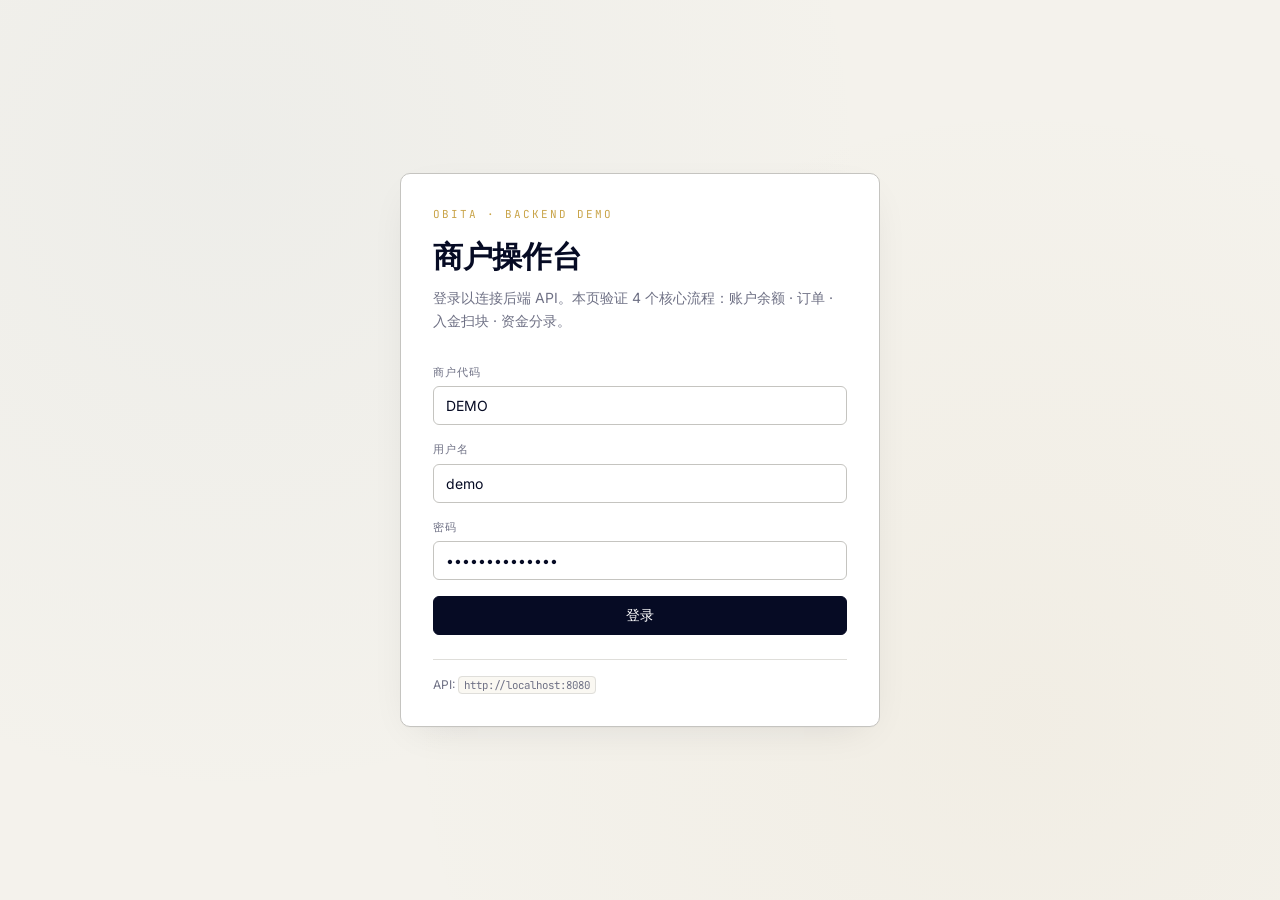
==== frontend/index.html @ 0cb9f636 "feat: Frontend demo SPA + backend wiring (Plan B) Connects the backend to a minimal demo frontend th" ====
<!DOCTYPE html>
<html lang="zh-CN">
<head>
    <meta charset="UTF-8">
    <meta name="viewport" content="width=device-width, initial-scale=1.0">
    <title>Obita · Backend Demo</title>
    <link href="https://fonts.googleapis.com/css2?family=Inter:wght@400;500;600;700&family=JetBrains+Mono:wght@400;500;600&display=swap" rel="stylesheet">
    <link rel="stylesheet" href="styles.css">
</head>
<body>

<!-- =========================================================================
     LOGIN
     ========================================================================= -->
<section id="view-login" class="view view--login">
    <div class="login-card">
        <div class="login-header">
            <div class="login-eyebrow">OBITA · BACKEND DEMO</div>
            <h1 class="login-title">商户操作台</h1>
            <p class="login-sub">登录以连接后端 API。本页验证 4 个核心流程：账户余额 · 订单 · 入金扫块 · 资金分录。</p>
        </div>

        <form id="login-form" class="login-form" autocomplete="on">
            <label class="field">
                <span class="field-label">商户代码</span>
                <input name="merchantCode" type="text" required value="DEMO" autocomplete="organization">
            </label>
            <label class="field">
                <span class="field-label">用户名</span>
                <input name="username" type="text" required value="demo" autocomplete="username">
            </label>
            <label class="field">
                <span class="field-label">密码</span>
                <input name="password" type="password" required value="ObitaDemo!2026" autocomplete="current-password">
            </label>
            <button type="submit" class="btn btn--primary">登录</button>
        </form>

        <div id="login-error" class="alert alert--error hidden"></div>

        <div class="login-footer">
            <span>API: <code id="login-api-base">http://localhost:8080</code></span>
        </div>
    </div>
</section>

<!-- =========================================================================
     APP (after login)
     ========================================================================= -->
<section id="view-app" class="view view--app hidden">

    <!-- HEADER ---------------------------------------------------------- -->
    <header class="topbar">
        <div class="topbar-brand">
            <span class="brand-mark">OBITA</span>
            <span class="brand-tag">Merchant Console · Demo</span>
        </div>
        <div class="topbar-actions">
            <span class="topbar-meta">
                <span class="meta-key">商户</span> <span id="meta-merchant-code">—</span>
                <span class="meta-sep">·</span>
                <span class="meta-key">用户</span> <span id="meta-user">—</span>
            </span>
            <button id="btn-refresh" class="btn btn--ghost" title="刷新所有数据">↻ 刷新</button>
            <button id="btn-logout" class="btn btn--ghost">退出</button>
        </div>
    </header>

    <!-- TABS ------------------------------------------------------------ -->
    <nav class="tabs">
        <button class="tab tab--active" data-tab="balances">资金 · 余额</button>
        <button class="tab" data-tab="orders">订单</button>
        <button class="tab" data-tab="vault">保险柜 · 入金</button>
        <button class="tab" data-tab="ledger">分录流水</button>
    </nav>

    <main class="app-main">

        <!-- ===== TAB: BALANCES ========================================= -->
        <section class="tab-panel tab-panel--active" data-panel="balances">
            <div class="panel-header">
                <h2>账户余额</h2>
                <p class="panel-sub">来自 <code>GET /v1/accounts</code>。每个商户每种资产持有 4 类账户。</p>
            </div>
            <div id="balances-grid" class="balances-grid">
                <div class="empty">加载中…</div>
            </div>
        </section>

        <!-- ===== TAB: ORDERS =========================================== -->
        <section class="tab-panel" data-panel="orders">
            <div class="panel-header panel-header--with-action">
                <div>
                    <h2>商户订单</h2>
                    <p class="panel-sub">来自 <code>GET /v1/orders</code>。</p>
                </div>
                <button id="btn-create-order" class="btn btn--primary">+ 新建订单</button>
            </div>

            <div id="orders-list" class="orders-list">
                <div class="empty">加载中…</div>
            </div>
        </section>

        <!-- ===== TAB: VAULT ============================================ -->
        <section class="tab-panel" data-panel="vault">
            <div class="panel-header">
                <h2>保险柜 · 入金</h2>
                <p class="panel-sub">申请链上地址，再通过 <code>/mock-bank/credit</code> 模拟一笔链上入金 —— scanner 会在 ~10 秒内识别并启动确认流程，~30 秒后将余额从 PENDING 移到 AVAILABLE。</p>
            </div>

            <div class="vault-grid">
                <div class="vault-card">
                    <h3>1. 申请入金地址</h3>
                    <form id="provision-form" class="form">
                        <label class="field">
                            <span class="field-label">链</span>
                            <select name="chainId">
                                <option value="POLYGON">POLYGON</option>
                                <option value="ETH">ETH</option>
                                <option value="BSC">BSC</option>
                                <option value="TRON">TRON</option>
                            </select>
                        </label>
                        <label class="field">
                            <span class="field-label">用途</span>
                            <select name="purpose">
                                <option value="DEPOSIT">DEPOSIT</option>
                                <option value="SETTLEMENT">SETTLEMENT</option>
                                <option value="HOT">HOT</option>
                            </select>
                        </label>
                        <label class="field">
                            <span class="field-label">标签</span>
                            <input type="text" name="label" value="Main" maxlength="64">
                        </label>
                        <button type="submit" class="btn btn--primary">申请地址</button>
                    </form>

                    <div id="provisioned-addresses" class="addr-list"></div>
                </div>

                <div class="vault-card">
                    <h3>2. 模拟链上入金</h3>
                    <p class="vault-help">
                        <code>POST /mock-bank/credit</code> 将一笔合成 credit 推送给链适配器；
                        scanner 异步检测后写 <code>deposit</code> 表 + 入分录。
                    </p>
                    <form id="credit-form" class="form">
                        <label class="field">
                            <span class="field-label">目标地址</span>
                            <select name="toAddress" required>
                                <option value="">— 先在左侧申请地址 —</option>
                            </select>
                        </label>
                        <label class="field field--row">
                            <span class="field-label">资产</span>
                            <select name="asset" required>
                                <option value="USDC-POLYGON">USDC-POLYGON</option>
                                <option value="USDC-ETH">USDC-ETH</option>
                                <option value="USDT-BSC">USDT-BSC</option>
                                <option value="USDT-TRC20">USDT-TRC20</option>
                            </select>
                        </label>
                        <label class="field">
                            <span class="field-label">金额</span>
                            <input type="number" name="amount" min="0" step="0.000001" value="500" required>
                        </label>
                        <button type="submit" class="btn btn--primary">注入 mock-bank credit</button>
                    </form>
                </div>
            </div>

            <div id="vault-result" class="alert alert--info hidden"></div>
        </section>

        <!-- ===== TAB: LEDGER =========================================== -->
        <section class="tab-panel" data-panel="ledger">
            <div class="panel-header">
                <h2>分录流水</h2>
                <p class="panel-sub">本商户的所有 <code>ledger_entry</code>。借贷成对、tx_id 关联同一笔交易。</p>
            </div>
            <div class="ledger-table-wrapper">
                <table class="ledger-table">
                    <thead>
                        <tr>
                            <th>#</th>
                            <th>账户</th>
                            <th class="dir">借/贷</th>
                            <th class="num">金额</th>
                            <th class="num">期末余额</th>
                            <th>tx_type</th>
                            <th>memo</th>
                            <th>时间</th>
                        </tr>
                    </thead>
                    <tbody id="ledger-tbody">
                        <tr><td colspan="8" class="empty">加载中…</td></tr>
                    </tbody>
                </table>
            </div>
        </section>

    </main>
</section>

<!-- =========================================================================
     CREATE ORDER MODAL
     ========================================================================= -->
<div id="modal-create-order" class="modal hidden">
    <div class="modal-backdrop"></div>
    <div class="modal-card">
        <header class="modal-header">
            <h3>新建订单</h3>
            <button class="modal-close" data-close>×</button>
        </header>
        <form id="create-order-form" class="form modal-body">
            <label class="field">
                <span class="field-label">商户订单号</span>
                <input name="merchantOrderNo" type="text" required maxlength="64">
            </label>
            <div class="form-row">
                <label class="field">
                    <span class="field-label">报价币种</span>
                    <select name="quoteAsset">
                        <option value="CNY">CNY</option>
                        <option value="USD">USD</option>
                    </select>
                </label>
                <label class="field">
                    <span class="field-label">报价金额</span>
                    <input name="quoteAmount" type="number" min="0" step="0.01" required value="700">
                </label>
            </div>
            <div class="form-row">
                <label class="field">
                    <span class="field-label">结算币种</span>
                    <select name="settleAsset">
                        <option value="USDC-POLYGON">USDC-POLYGON</option>
                        <option value="USDC-ETH">USDC-ETH</option>
                        <option value="USDT-TRC20">USDT-TRC20</option>
                        <option value="USDT-BSC">USDT-BSC</option>
                    </select>
                </label>
                <label class="field">
                    <span class="field-label">结算金额</span>
                    <input name="settleAmount" type="number" min="0" step="0.000001" required value="100">
                </label>
            </div>
            <label class="field">
                <span class="field-label">支付通道</span>
                <select name="paymentChannel">
                    <option value="CRYPTO">CRYPTO</option>
                    <option value="FIAT_BANK">FIAT_BANK</option>
                </select>
            </label>
            <label class="field">
                <span class="field-label">描述（可选）</span>
                <input name="description" type="text" maxlength="255">
            </label>
            <footer class="modal-footer">
                <button type="button" class="btn btn--ghost" data-close>取消</button>
                <button type="submit" class="btn btn--primary">创建订单</button>
            </footer>
        </form>
    </div>
</div>

<!-- =========================================================================
     TOAST
     ========================================================================= -->
<div id="toast" class="toast hidden"></div>

<script type="module" src="api.js"></script>
<script type="module" src="app.js"></script>
</body>
</html>
---- frontend/styles.css ----
/* =============================================================================
   Obita Backend Demo — minimal but intentional styling.
   Borrows tokens from frontend-legacy/design.md (editorial direction, restraint
   with colour, mono for the machine).
   ============================================================================= */

:root {
    /* surface ladder */
    --clr-bg:           #F4F2EC;
    --clr-paper:        #FFFFFF;
    --clr-paper-2:      #FAF8F2;
    --clr-line:         oklch(82% 0.005 90);
    --clr-line-soft:    oklch(90% 0.005 90);

    /* ink */
    --clr-ink:          #060B24;
    --clr-ink-2:        #1C2A5E;
    --clr-mute:         #6F7185;
    --clr-mute-2:       #9094A8;

    /* brand */
    --clr-brass:        #C9A449;
    --clr-electric:     #1E3AFF;
    --clr-paper-warm:   #F4EEDD;

    /* semantic */
    --clr-ok:           #16793F;
    --clr-warn:         #B5650F;
    --clr-err:          #B8201D;

    /* status colours */
    --status-created:           #6F7185;
    --status-pending_payment:   #B5650F;
    --status-paid:              #1E3AFF;
    --status-settled:           #16793F;
    --status-refunding:         #B5650F;
    --status-refunded:          #6F7185;
    --status-cancelled:         #9094A8;

    /* type */
    --font-sans: 'Inter', -apple-system, BlinkMacSystemFont, 'Segoe UI', sans-serif;
    --font-mono: 'JetBrains Mono', ui-monospace, SFMono-Regular, Menlo, monospace;

    /* spacing */
    --gap-1: 4px;
    --gap-2: 8px;
    --gap-3: 12px;
    --gap-4: 16px;
    --gap-5: 24px;
    --gap-6: 32px;
    --gap-8: 48px;

    /* radius */
    --radius-1: 4px;
    --radius-2: 6px;
    --radius-3: 10px;
}

*, *::before, *::after { box-sizing: border-box; }

html, body {
    margin: 0;
    padding: 0;
    font-family: var(--font-sans);
    font-size: 14px;
    line-height: 1.5;
    color: var(--clr-ink);
    background: var(--clr-bg);
    -webkit-font-smoothing: antialiased;
}

.mono   { font-family: var(--font-mono); font-variant-numeric: tabular-nums; }
.muted  { color: var(--clr-mute); }
.hidden { display: none !important; }

code {
    font-family: var(--font-mono);
    font-size: 0.9em;
    background: var(--clr-paper-2);
    padding: 1px 5px;
    border-radius: var(--radius-1);
    border: 1px solid var(--clr-line-soft);
}

/* =============================================================================
   LOGIN
   ============================================================================= */
.view--login {
    min-height: 100vh;
    display: grid;
    place-items: center;
    background:
        radial-gradient(circle at 18% 18%, oklch(70% 0.05 250 / 0.06), transparent 50%),
        radial-gradient(circle at 80% 80%, oklch(70% 0.10 80 / 0.05), transparent 50%),
        var(--clr-bg);
    padding: var(--gap-5);
}
.login-card {
    width: min(480px, 100%);
    background: var(--clr-paper);
    border: 1px solid var(--clr-line);
    border-radius: var(--radius-3);
    padding: var(--gap-6);
    box-shadow: 0 1px 1px rgba(0,0,0,0.02), 0 12px 40px -16px rgba(6, 11, 36, 0.12);
}
.login-eyebrow {
    font-family: var(--font-mono);
    font-size: 11px;
    letter-spacing: 0.18em;
    color: var(--clr-brass);
    text-transform: uppercase;
    margin-bottom: var(--gap-3);
}
.login-title {
    font-size: 30px;
    font-weight: 700;
    letter-spacing: -0.01em;
    margin: 0 0 var(--gap-2);
}
.login-sub {
    color: var(--clr-mute);
    margin: 0 0 var(--gap-6);
    line-height: 1.6;
}
.login-form { display: grid; gap: var(--gap-4); }
.login-footer {
    margin-top: var(--gap-5);
    padding-top: var(--gap-4);
    border-top: 1px solid var(--clr-line-soft);
    color: var(--clr-mute);
    font-size: 12px;
}

/* =============================================================================
   FORMS
   ============================================================================= */
.field { display: flex; flex-direction: column; gap: 6px; }
.field-label {
    font-family: var(--font-mono);
    font-size: 11px;
    letter-spacing: 0.10em;
    color: var(--clr-mute);
    text-transform: uppercase;
}
.field input, .field select, .field textarea {
    font-family: var(--font-sans);
    font-size: 14px;
    padding: 10px 12px;
    border: 1px solid var(--clr-line);
    border-radius: var(--radius-2);
    background: var(--clr-paper);
    color: var(--clr-ink);
    transition: border-color 120ms;
}
.field input:focus, .field select:focus, .field textarea:focus {
    outline: none;
    border-color: var(--clr-electric);
    box-shadow: 0 0 0 3px oklch(70% 0.18 250 / 0.18);
}
.form { display: grid; gap: var(--gap-4); }
.form-row { display: grid; grid-template-columns: 1fr 1fr; gap: var(--gap-4); }

/* =============================================================================
   BUTTONS
   ============================================================================= */
.btn {
    display: inline-flex;
    align-items: center;
    justify-content: center;
    gap: 6px;
    padding: 9px 16px;
    border: 1px solid var(--clr-line);
    border-radius: var(--radius-2);
    font-family: var(--font-sans);
    font-size: 14px;
    font-weight: 500;
    background: var(--clr-paper);
    color: var(--clr-ink);
    cursor: pointer;
    transition: background-color 120ms, border-color 120ms, transform 80ms;
}
.btn:hover  { background: var(--clr-paper-2); }
.btn:active { transform: translateY(1px); }
.btn:disabled { opacity: 0.5; cursor: not-allowed; }

.btn--primary {
    background: var(--clr-ink);
    color: white;
    border-color: var(--clr-ink);
}
.btn--primary:hover { background: var(--clr-ink-2); }

.btn--ghost {
    background: transparent;
    border-color: transparent;
    color: var(--clr-mute);
}
.btn--ghost:hover { background: var(--clr-paper-2); color: var(--clr-ink); }

.btn--small  { padding: 6px 12px; font-size: 13px; }
.btn--tiny   { padding: 3px 8px; font-size: 12px; }

/* =============================================================================
   APP SHELL
   ============================================================================= */
.view--app {
    min-height: 100vh;
    display: flex;
    flex-direction: column;
}

.topbar {
    display: flex;
    align-items: center;
    justify-content: space-between;
    padding: var(--gap-4) var(--gap-6);
    background: var(--clr-paper);
    border-bottom: 1px solid var(--clr-line);
}
.topbar-brand {
    display: flex;
    align-items: baseline;
    gap: var(--gap-3);
}
.brand-mark {
    font-weight: 700;
    letter-spacing: 0.05em;
    font-size: 18px;
}
.brand-tag {
    font-family: var(--font-mono);
    font-size: 11px;
    letter-spacing: 0.08em;
    color: var(--clr-brass);
}
.topbar-actions { display: flex; align-items: center; gap: var(--gap-3); }
.topbar-meta {
    color: var(--clr-mute);
    font-size: 13px;
    font-family: var(--font-mono);
    margin-right: var(--gap-3);
}
.meta-key { color: var(--clr-mute-2); }
.meta-sep { color: var(--clr-line); margin: 0 6px; }

.tabs {
    display: flex;
    padding: 0 var(--gap-6);
    background: var(--clr-paper);
    border-bottom: 1px solid var(--clr-line);
}
.tab {
    padding: var(--gap-3) var(--gap-4);
    background: transparent;
    border: none;
    border-bottom: 2px solid transparent;
    color: var(--clr-mute);
    font-family: var(--font-sans);
    font-size: 14px;
    font-weight: 500;
    cursor: pointer;
    transition: color 120ms, border-color 120ms;
}
.tab:hover { color: var(--clr-ink); }
.tab--active {
    color: var(--clr-ink);
    border-bottom-color: var(--clr-ink);
}

.app-main {
    flex: 1;
    padding: var(--gap-6);
    max-width: 1280px;
    width: 100%;
    margin: 0 auto;
}

.tab-panel { display: none; }
.tab-panel--active { display: block; }

.panel-header { margin-bottom: var(--gap-5); }
.panel-header h2 {
    margin: 0 0 var(--gap-2);
    font-size: 22px;
    font-weight: 600;
    letter-spacing: -0.005em;
}
.panel-header .panel-sub {
    margin: 0;
    color: var(--clr-mute);
}
.panel-header--with-action {
    display: flex;
    align-items: flex-end;
    justify-content: space-between;
    gap: var(--gap-4);
}

/* =============================================================================
   BALANCES
   ============================================================================= */
.balances-grid {
    display: grid;
    grid-template-columns: repeat(auto-fill, minmax(280px, 1fr));
    gap: var(--gap-4);
}
.balance-card {
    background: var(--clr-paper);
    border: 1px solid var(--clr-line);
    border-radius: var(--radius-3);
    padding: var(--gap-5);
}
.balance-card-asset {
    font-family: var(--font-mono);
    font-size: 12px;
    letter-spacing: 0.08em;
    color: var(--clr-brass);
    margin-bottom: var(--gap-3);
}
.balance-card-amount {
    font-size: 28px;
    font-weight: 600;
    letter-spacing: -0.005em;
    color: var(--clr-ink);
}
.balance-card-label {
    color: var(--clr-mute);
    font-size: 12px;
    margin-top: 2px;
}
.balance-breakdown {
    list-style: none;
    margin: var(--gap-4) 0 0;
    padding: var(--gap-4) 0 0;
    border-top: 1px solid var(--clr-line-soft);
    display: grid;
    gap: 6px;
}
.balance-breakdown li {
    display: flex;
    justify-content: space-between;
    font-size: 13px;
}
.bd-key {
    color: var(--clr-mute);
    font-family: var(--font-mono);
    font-size: 11px;
    letter-spacing: 0.06em;
}
.bd-val { color: var(--clr-ink-2); }

/* =============================================================================
   ORDERS
   ============================================================================= */
.orders-list {
    display: grid;
    grid-template-columns: repeat(auto-fill, minmax(360px, 1fr));
    gap: var(--gap-4);
}
.order-card {
    background: var(--clr-paper);
    border: 1px solid var(--clr-line);
    border-radius: var(--radius-3);
    padding: var(--gap-5);
    display: flex;
    flex-direction: column;
    gap: var(--gap-4);
}
.order-card-head {
    display: flex;
    align-items: flex-start;
    justify-content: space-between;
    gap: var(--gap-3);
}
.order-no {
    font-weight: 600;
    color: var(--clr-ink);
}
.order-id {
    color: var(--clr-mute);
    font-size: 12px;
}
.status-pill {
    font-family: var(--font-mono);
    font-size: 11px;
    letter-spacing: 0.06em;
    padding: 4px 10px;
    border-radius: 999px;
    color: white;
    background: var(--status-created);
}
.status--created          { background: var(--status-created); }
.status--pending_payment  { background: var(--status-pending_payment); }
.status--paid             { background: var(--status-paid); }
.status--settled          { background: var(--status-settled); }
.status--refunding        { background: var(--status-refunding); }
.status--refunded         { background: var(--status-refunded); }
.status--cancelled        { background: var(--status-cancelled); }

.order-card-grid {
    display: grid;
    grid-template-columns: 1fr 1fr;
    gap: var(--gap-3);
}
.kv-key {
    font-family: var(--font-mono);
    font-size: 11px;
    letter-spacing: 0.06em;
    color: var(--clr-mute);
    margin-bottom: 2px;
}
.kv-val { color: var(--clr-ink); font-size: 14px; }
.order-desc {
    margin: 0;
    padding: var(--gap-3);
    background: var(--clr-paper-2);
    border-radius: var(--radius-2);
    color: var(--clr-mute);
    font-size: 13px;
}
.order-card-actions {
    display: flex;
    flex-wrap: wrap;
    gap: var(--gap-2);
    margin-top: auto;
}

/* =============================================================================
   VAULT
   ============================================================================= */
.vault-grid {
    display: grid;
    grid-template-columns: repeat(auto-fit, minmax(360px, 1fr));
    gap: var(--gap-5);
}
.vault-card {
    background: var(--clr-paper);
    border: 1px solid var(--clr-line);
    border-radius: var(--radius-3);
    padding: var(--gap-5);
}
.vault-card h3 {
    margin: 0 0 var(--gap-3);
    font-size: 16px;
    font-weight: 600;
}
.vault-help {
    color: var(--clr-mute);
    font-size: 13px;
    margin: 0 0 var(--gap-4);
    line-height: 1.6;
}
.addr-list {
    margin-top: var(--gap-5);
    display: grid;
    gap: var(--gap-2);
}
.addr-empty {
    padding: var(--gap-4);
    color: var(--clr-mute);
    font-size: 13px;
    text-align: center;
    border: 1px dashed var(--clr-line);
    border-radius: var(--radius-2);
}
.addr-row {
    display: flex;
    align-items: center;
    gap: var(--gap-2);
    padding: var(--gap-2) var(--gap-3);
    background: var(--clr-paper-2);
    border: 1px solid var(--clr-line-soft);
    border-radius: var(--radius-2);
    font-size: 13px;
}
.chain-pill {
    font-family: var(--font-mono);
    font-size: 11px;
    letter-spacing: 0.06em;
    background: var(--clr-ink);
    color: white;
    padding: 2px 8px;
    border-radius: var(--radius-1);
}
.addr-value {
    flex: 1;
    overflow: hidden;
    text-overflow: ellipsis;
    white-space: nowrap;
}
.addr-purpose { font-family: var(--font-mono); font-size: 11px; }

/* =============================================================================
   LEDGER TABLE
   ============================================================================= */
.ledger-table-wrapper {
    background: var(--clr-paper);
    border: 1px solid var(--clr-line);
    border-radius: var(--radius-3);
    overflow: hidden;
}
.ledger-table {
    width: 100%;
    border-collapse: collapse;
    font-size: 13px;
}
.ledger-table th, .ledger-table td {
    padding: var(--gap-3);
    border-bottom: 1px solid var(--clr-line-soft);
    text-align: left;
}
.ledger-table th {
    background: var(--clr-paper-2);
    font-family: var(--font-mono);
    font-size: 11px;
    letter-spacing: 0.06em;
    color: var(--clr-mute);
    font-weight: 500;
}
.ledger-table .num { text-align: right; }
.ledger-table .dir { text-align: center; }
.ledger-table .empty {
    padding: var(--gap-6);
    text-align: center;
    color: var(--clr-mute);
}
.ledger-note td {
    background: var(--clr-paper-warm);
    color: var(--clr-ink-2);
    font-size: 12px;
    line-height: 1.7;
}

/* =============================================================================
   ALERTS / EMPTY / TOAST
   ============================================================================= */
.alert {
    padding: var(--gap-3) var(--gap-4);
    border-radius: var(--radius-2);
    border: 1px solid var(--clr-line);
    font-size: 13px;
    line-height: 1.6;
}
.alert--error  { background: oklch(96% 0.02 25);  border-color: oklch(80% 0.08 25);  color: var(--clr-err);  }
.alert--info   { background: oklch(96% 0.02 90);  border-color: oklch(85% 0.05 90);  color: var(--clr-ink-2); }

.empty {
    padding: var(--gap-8);
    text-align: center;
    color: var(--clr-mute);
    background: var(--clr-paper);
    border: 1px dashed var(--clr-line);
    border-radius: var(--radius-3);
}

.toast {
    position: fixed;
    right: var(--gap-5);
    bottom: var(--gap-5);
    background: var(--clr-ink);
    color: white;
    padding: var(--gap-3) var(--gap-4);
    border-radius: var(--radius-2);
    font-size: 13px;
    box-shadow: 0 8px 32px -8px rgba(6, 11, 36, 0.4);
    z-index: 100;
    max-width: 480px;
}
.toast--ok    { background: var(--clr-ok); }
.toast--error { background: var(--clr-err); }

/* =============================================================================
   MODAL
   ============================================================================= */
.modal {
    position: fixed;
    inset: 0;
    z-index: 50;
    display: grid;
    place-items: center;
}
.modal-backdrop {
    position: absolute;
    inset: 0;
    background: rgba(6, 11, 36, 0.4);
    backdrop-filter: blur(4px);
}
.modal-card {
    position: relative;
    width: min(540px, calc(100vw - 32px));
    background: var(--clr-paper);
    border-radius: var(--radius-3);
    box-shadow: 0 24px 64px -16px rgba(6, 11, 36, 0.3);
    overflow: hidden;
}
.modal-header {
    display: flex;
    align-items: center;
    justify-content: space-between;
    padding: var(--gap-4) var(--gap-5);
    border-bottom: 1px solid var(--clr-line);
}
.modal-header h3 { margin: 0; font-size: 16px; font-weight: 600; }
.modal-close {
    background: transparent;
    border: none;
    font-size: 24px;
    color: var(--clr-mute);
    cursor: pointer;
    line-height: 1;
}
.modal-close:hover { color: var(--clr-ink); }
.modal-body { padding: var(--gap-5); }
.modal-footer {
    display: flex;
    justify-content: flex-end;
    gap: var(--gap-3);
    padding-top: var(--gap-4);
    margin-top: var(--gap-2);
    border-top: 1px solid var(--clr-line-soft);
}
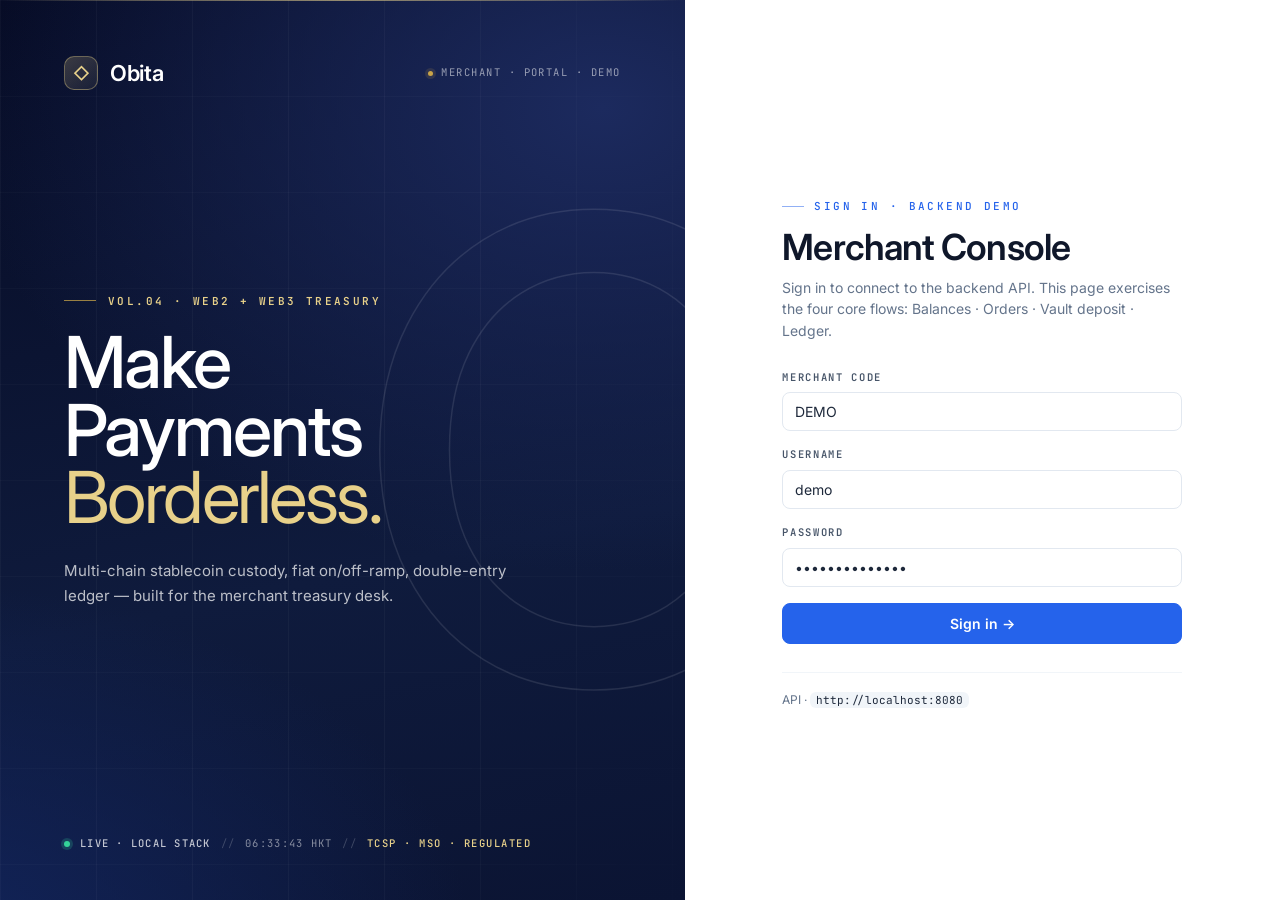
==== commit 3141dc02: "feat(frontend): Editorial UI rebuild + i18n + theme + order detail Demo SPA rebuilt with frontend-le" ====
--- a/frontend/index.html
+++ b/frontend/index.html
@@ -1,240 +1,214 @@
 <!DOCTYPE html>
-<html lang="zh-CN">
+<html lang="en">
 <head>
     <meta charset="UTF-8">
     <meta name="viewport" content="width=device-width, initial-scale=1.0">
-    <title>Obita · Backend Demo</title>
-    <link href="https://fonts.googleapis.com/css2?family=Inter:wght@400;500;600;700&family=JetBrains+Mono:wght@400;500;600&display=swap" rel="stylesheet">
+    <title>Obita · Merchant Portal · Demo</title>
+    <link href="https://fonts.googleapis.com/css2?family=Inter:wght@400;500;600;700&display=swap" rel="stylesheet">
+    <link href="https://api.fontshare.com/v2/css?f[]=clash-display@700,600,500,400&display=swap" rel="stylesheet">
+    <link href="https://fonts.googleapis.com/css2?family=JetBrains+Mono:wght@400;500;600;700&display=swap" rel="stylesheet">
     <link rel="stylesheet" href="styles.css">
 </head>
-<body>
-
-<!-- =========================================================================
-     LOGIN
+<body class="is-logged-out" data-theme="light">
+
+<!-- =========================================================================
+     LOGIN — split brand panel + form
      ========================================================================= -->
 <section id="view-login" class="view view--login">
-    <div class="login-card">
-        <div class="login-header">
-            <div class="login-eyebrow">OBITA · BACKEND DEMO</div>
-            <h1 class="login-title">商户操作台</h1>
-            <p class="login-sub">登录以连接后端 API。本页验证 4 个核心流程：账户余额 · 订单 · 入金扫块 · 资金分录。</p>
-        </div>
-
-        <form id="login-form" class="login-form" autocomplete="on">
-            <label class="field">
-                <span class="field-label">商户代码</span>
-                <input name="merchantCode" type="text" required value="DEMO" autocomplete="organization">
-            </label>
-            <label class="field">
-                <span class="field-label">用户名</span>
-                <input name="username" type="text" required value="demo" autocomplete="username">
-            </label>
-            <label class="field">
-                <span class="field-label">密码</span>
-                <input name="password" type="password" required value="ObitaDemo!2026" autocomplete="current-password">
-            </label>
-            <button type="submit" class="btn btn--primary">登录</button>
-        </form>
-
-        <div id="login-error" class="alert alert--error hidden"></div>
-
-        <div class="login-footer">
-            <span>API: <code id="login-api-base">http://localhost:8080</code></span>
-        </div>
-    </div>
+    <!-- Brand panel (left) -->
+    <aside class="login-brand-panel" aria-hidden="true">
+        <span class="login-brand-emblem">O</span>
+
+        <header class="login-brand-head">
+            <div class="login-brand-lockup">
+                <span class="login-brand-mark">◇</span>
+                <span class="login-brand-wordmark">Obita</span>
+            </div>
+            <span class="login-brand-env">
+                <span class="login-brand-env-dot"></span>
+                merchant · portal · demo
+            </span>
+        </header>
+
+        <div class="login-brand-hero">
+            <p class="login-brand-eyebrow"><span id="login-brand-eyebrow">Vol.04 · Web2 + Web3 Treasury</span></p>
+            <h2 class="login-brand-headline">
+                <span id="login-brand-l1">Make</span><br>
+                <span id="login-brand-l2">Payments</span><br>
+                <em id="login-brand-em">Borderless.</em>
+            </h2>
+            <p class="login-brand-sub" id="login-brand-sub">
+                Multi-chain stablecoin custody, fiat on/off-ramp, double-entry ledger — built for the merchant treasury desk.
+            </p>
+        </div>
+
+        <footer class="login-brand-foot">
+            <span class="login-brand-dot"></span>
+            <span class="login-brand-status" id="login-brand-status">Live · Local stack</span>
+            <span class="login-brand-sep">//</span>
+            <span class="login-brand-time" id="login-brand-time">—</span>
+            <span class="login-brand-sep">//</span>
+            <span class="login-brand-seal" id="login-brand-seal">TCSP · MSO · Regulated</span>
+        </footer>
+    </aside>
+
+    <!-- Form panel (right) -->
+    <section class="login-form-panel" role="dialog" aria-labelledby="login-title">
+        <div class="login-form-inner">
+            <p class="login-eyebrow" id="login-eyebrow">Sign in · Backend Demo</p>
+            <h1 class="login-title" id="login-title">Merchant Console</h1>
+            <p class="login-sub" id="login-sub">Sign in to connect to the backend API. This page exercises the four core flows: Balances · Orders · Vault deposit · Ledger.</p>
+
+            <form id="login-form" class="login-form" autocomplete="on">
+                <label class="field">
+                    <span class="field-label" id="login-merchant-label">Merchant code</span>
+                    <input name="merchantCode" type="text" required value="DEMO" autocomplete="organization">
+                </label>
+                <label class="field">
+                    <span class="field-label" id="login-username-label">Username</span>
+                    <input name="username" type="text" required value="demo" autocomplete="username">
+                </label>
+                <label class="field">
+                    <span class="field-label" id="login-password-label">Password</span>
+                    <input name="password" type="password" required value="ObitaDemo!2026" autocomplete="current-password">
+                </label>
+                <button type="submit" class="btn btn--primary" id="login-submit" style="padding: 11px 16px; font-size: 14px;">Sign in →</button>
+            </form>
+
+            <div id="login-error" class="alert alert--error hidden" style="margin-top: 16px;"></div>
+
+            <div class="login-footer">
+                <span id="login-api-label">API</span> · <code id="login-api-base">http://localhost:8080</code>
+            </div>
+        </div>
+    </section>
 </section>
 
 <!-- =========================================================================
-     APP (after login)
-     ========================================================================= -->
-<section id="view-app" class="view view--app hidden">
-
-    <!-- HEADER ---------------------------------------------------------- -->
-    <header class="topbar">
-        <div class="topbar-brand">
-            <span class="brand-mark">OBITA</span>
-            <span class="brand-tag">Merchant Console · Demo</span>
-        </div>
-        <div class="topbar-actions">
-            <span class="topbar-meta">
-                <span class="meta-key">商户</span> <span id="meta-merchant-code">—</span>
-                <span class="meta-sep">·</span>
-                <span class="meta-key">用户</span> <span id="meta-user">—</span>
-            </span>
-            <button id="btn-refresh" class="btn btn--ghost" title="刷新所有数据">↻ 刷新</button>
-            <button id="btn-logout" class="btn btn--ghost">退出</button>
-        </div>
-    </header>
-
-    <!-- TABS ------------------------------------------------------------ -->
-    <nav class="tabs">
-        <button class="tab tab--active" data-tab="balances">资金 · 余额</button>
-        <button class="tab" data-tab="orders">订单</button>
-        <button class="tab" data-tab="vault">保险柜 · 入金</button>
-        <button class="tab" data-tab="ledger">分录流水</button>
-    </nav>
-
-    <main class="app-main">
-
-        <!-- ===== TAB: BALANCES ========================================= -->
-        <section class="tab-panel tab-panel--active" data-panel="balances">
-            <div class="panel-header">
-                <h2>账户余额</h2>
-                <p class="panel-sub">来自 <code>GET /v1/accounts</code>。每个商户每种资产持有 4 类账户。</p>
-            </div>
-            <div id="balances-grid" class="balances-grid">
-                <div class="empty">加载中…</div>
-            </div>
-        </section>
-
-        <!-- ===== TAB: ORDERS =========================================== -->
-        <section class="tab-panel" data-panel="orders">
-            <div class="panel-header panel-header--with-action">
-                <div>
-                    <h2>商户订单</h2>
-                    <p class="panel-sub">来自 <code>GET /v1/orders</code>。</p>
+     APP SHELL — sidebar + main
+     ========================================================================= -->
+<div class="dashboard-layout hidden" id="view-app">
+
+    <!-- Sidebar -->
+    <aside class="sidebar">
+        <div class="sidebar-header">
+            <div class="logo">
+                <span class="logo-icon">◇</span>
+                <span>Obita</span>
+            </div>
+        </div>
+
+        <nav class="sidebar-nav" id="sidebar-nav">
+            <a href="#overview" class="nav-item active" data-route="overview">
+                <span class="nav-icon">▥</span><span class="nav-label">Overview</span>
+            </a>
+
+            <div class="nav-section-label" data-i18n="nav.section.vaults">Asset Vaults</div>
+            <a href="#vault" class="nav-item" data-route="vault">
+                <span class="nav-icon">◈</span><span class="nav-label">Stablecoin Vault</span>
+            </a>
+            <a href="#fiat-vault" class="nav-item" data-route="fiat-vault">
+                <span class="nav-icon">¤</span><span class="nav-label">Fiat Vault</span>
+                <span class="nav-coming-soon">Soon</span>
+            </a>
+
+            <div class="nav-section-label" data-i18n="nav.section.flow">Money Flow</div>
+            <a href="#orders" class="nav-item" data-route="orders">
+                <span class="nav-icon">↘</span><span class="nav-label">Invoice Orders</span>
+            </a>
+            <a href="#payouts" class="nav-item" data-route="payouts">
+                <span class="nav-icon">↗</span><span class="nav-label">Payouts</span>
+                <span class="nav-coming-soon">Soon</span>
+            </a>
+            <a href="#conversion" class="nav-item" data-route="conversion">
+                <span class="nav-icon">⇄</span><span class="nav-label">Conversion</span>
+                <span class="nav-coming-soon">Soon</span>
+            </a>
+
+            <div class="nav-section-label" data-i18n="nav.section.ops">Operations</div>
+            <a href="#ledger" class="nav-item" data-route="ledger">
+                <span class="nav-icon">≡</span><span class="nav-label">Ledger</span>
+            </a>
+            <a href="#approvals" class="nav-item" data-route="approvals">
+                <span class="nav-icon">✓</span><span class="nav-label">Approvals</span>
+                <span class="nav-coming-soon">Soon</span>
+            </a>
+            <a href="#reports" class="nav-item" data-route="reports">
+                <span class="nav-icon">▤</span><span class="nav-label">Report Center</span>
+                <span class="nav-coming-soon">Soon</span>
+            </a>
+
+            <div class="nav-section-label" data-i18n="nav.section.account">Account</div>
+            <a href="#members" class="nav-item" data-route="members">
+                <span class="nav-icon">⌬</span><span class="nav-label">Members</span>
+                <span class="nav-coming-soon">Soon</span>
+            </a>
+        </nav>
+
+        <div class="sidebar-foot">
+            <span id="sidebar-foot-label">Backend</span>
+            <strong id="sidebar-foot-api">localhost:8080</strong>
+        </div>
+    </aside>
+
+    <!-- Main content -->
+    <main class="main-content">
+        <header class="top-header">
+            <div class="header-merchant-brand">
+                <div class="header-merchant-logo" id="header-logo">D</div>
+                <div class="header-merchant-copy">
+                    <div class="header-merchant-label" id="header-merchant-label">Merchant</div>
+                    <div class="header-merchant-name" id="header-merchant-name">DEMO</div>
                 </div>
-                <button id="btn-create-order" class="btn btn--primary">+ 新建订单</button>
-            </div>
-
-            <div id="orders-list" class="orders-list">
-                <div class="empty">加载中…</div>
-            </div>
-        </section>
-
-        <!-- ===== TAB: VAULT ============================================ -->
-        <section class="tab-panel" data-panel="vault">
-            <div class="panel-header">
-                <h2>保险柜 · 入金</h2>
-                <p class="panel-sub">申请链上地址，再通过 <code>/mock-bank/credit</code> 模拟一笔链上入金 —— scanner 会在 ~10 秒内识别并启动确认流程，~30 秒后将余额从 PENDING 移到 AVAILABLE。</p>
-            </div>
-
-            <div class="vault-grid">
-                <div class="vault-card">
-                    <h3>1. 申请入金地址</h3>
-                    <form id="provision-form" class="form">
-                        <label class="field">
-                            <span class="field-label">链</span>
-                            <select name="chainId">
-                                <option value="POLYGON">POLYGON</option>
-                                <option value="ETH">ETH</option>
-                                <option value="BSC">BSC</option>
-                                <option value="TRON">TRON</option>
-                            </select>
-                        </label>
-                        <label class="field">
-                            <span class="field-label">用途</span>
-                            <select name="purpose">
-                                <option value="DEPOSIT">DEPOSIT</option>
-                                <option value="SETTLEMENT">SETTLEMENT</option>
-                                <option value="HOT">HOT</option>
-                            </select>
-                        </label>
-                        <label class="field">
-                            <span class="field-label">标签</span>
-                            <input type="text" name="label" value="Main" maxlength="64">
-                        </label>
-                        <button type="submit" class="btn btn--primary">申请地址</button>
-                    </form>
-
-                    <div id="provisioned-addresses" class="addr-list"></div>
-                </div>
-
-                <div class="vault-card">
-                    <h3>2. 模拟链上入金</h3>
-                    <p class="vault-help">
-                        <code>POST /mock-bank/credit</code> 将一笔合成 credit 推送给链适配器；
-                        scanner 异步检测后写 <code>deposit</code> 表 + 入分录。
-                    </p>
-                    <form id="credit-form" class="form">
-                        <label class="field">
-                            <span class="field-label">目标地址</span>
-                            <select name="toAddress" required>
-                                <option value="">— 先在左侧申请地址 —</option>
-                            </select>
-                        </label>
-                        <label class="field field--row">
-                            <span class="field-label">资产</span>
-                            <select name="asset" required>
-                                <option value="USDC-POLYGON">USDC-POLYGON</option>
-                                <option value="USDC-ETH">USDC-ETH</option>
-                                <option value="USDT-BSC">USDT-BSC</option>
-                                <option value="USDT-TRC20">USDT-TRC20</option>
-                            </select>
-                        </label>
-                        <label class="field">
-                            <span class="field-label">金额</span>
-                            <input type="number" name="amount" min="0" step="0.000001" value="500" required>
-                        </label>
-                        <button type="submit" class="btn btn--primary">注入 mock-bank credit</button>
-                    </form>
-                </div>
-            </div>
-
-            <div id="vault-result" class="alert alert--info hidden"></div>
-        </section>
-
-        <!-- ===== TAB: LEDGER =========================================== -->
-        <section class="tab-panel" data-panel="ledger">
-            <div class="panel-header">
-                <h2>分录流水</h2>
-                <p class="panel-sub">本商户的所有 <code>ledger_entry</code>。借贷成对、tx_id 关联同一笔交易。</p>
-            </div>
-            <div class="ledger-table-wrapper">
-                <table class="ledger-table">
-                    <thead>
-                        <tr>
-                            <th>#</th>
-                            <th>账户</th>
-                            <th class="dir">借/贷</th>
-                            <th class="num">金额</th>
-                            <th class="num">期末余额</th>
-                            <th>tx_type</th>
-                            <th>memo</th>
-                            <th>时间</th>
-                        </tr>
-                    </thead>
-                    <tbody id="ledger-tbody">
-                        <tr><td colspan="8" class="empty">加载中…</td></tr>
-                    </tbody>
-                </table>
-            </div>
-        </section>
-
+            </div>
+
+            <div class="header-actions">
+                <button class="header-icon-btn" id="btn-refresh" title="Refresh">↻</button>
+                <button class="header-icon-btn" id="btn-theme" title="Toggle theme" aria-label="Toggle theme">☾</button>
+                <button class="header-icon-btn header-lang-btn" id="btn-lang" title="Language">EN</button>
+                <button class="header-icon-btn" id="btn-notif" title="Notifications">⚐</button>
+                <button class="header-avatar" id="btn-logout" title="Sign out">D</button>
+            </div>
+        </header>
+
+        <div class="content-body" id="content-body">
+            <!-- dynamic page renders here -->
+        </div>
     </main>
-</section>
+</div>
 
 <!-- =========================================================================
      CREATE ORDER MODAL
      ========================================================================= -->
 <div id="modal-create-order" class="modal hidden">
-    <div class="modal-backdrop"></div>
+    <div class="modal-backdrop" data-close></div>
     <div class="modal-card">
         <header class="modal-header">
-            <h3>新建订单</h3>
+            <h3 id="m-order-title">New Invoice Order</h3>
             <button class="modal-close" data-close>×</button>
         </header>
         <form id="create-order-form" class="form modal-body">
             <label class="field">
-                <span class="field-label">商户订单号</span>
+                <span class="field-label" id="m-order-no-label">Merchant Order No</span>
                 <input name="merchantOrderNo" type="text" required maxlength="64">
             </label>
             <div class="form-row">
                 <label class="field">
-                    <span class="field-label">报价币种</span>
+                    <span class="field-label" id="m-order-quote-label">Quote</span>
                     <select name="quoteAsset">
                         <option value="CNY">CNY</option>
                         <option value="USD">USD</option>
+                        <option value="HKD">HKD</option>
                     </select>
                 </label>
                 <label class="field">
-                    <span class="field-label">报价金额</span>
+                    <span class="field-label" id="m-order-quote-amount-label">Amount</span>
                     <input name="quoteAmount" type="number" min="0" step="0.01" required value="700">
                 </label>
             </div>
             <div class="form-row">
                 <label class="field">
-                    <span class="field-label">结算币种</span>
+                    <span class="field-label" id="m-order-settle-label">Settle currency</span>
                     <select name="settleAsset">
                         <option value="USDC-POLYGON">USDC-POLYGON</option>
                         <option value="USDC-ETH">USDC-ETH</option>
@@ -243,32 +217,46 @@
                     </select>
                 </label>
                 <label class="field">
-                    <span class="field-label">结算金额</span>
+                    <span class="field-label" id="m-order-settle-amount-label">Amount</span>
                     <input name="settleAmount" type="number" min="0" step="0.000001" required value="100">
                 </label>
             </div>
             <label class="field">
-                <span class="field-label">支付通道</span>
+                <span class="field-label" id="m-order-channel-label">Payment channel</span>
                 <select name="paymentChannel">
                     <option value="CRYPTO">CRYPTO</option>
                     <option value="FIAT_BANK">FIAT_BANK</option>
                 </select>
             </label>
             <label class="field">
-                <span class="field-label">描述（可选）</span>
-                <input name="description" type="text" maxlength="255">
+                <span class="field-label" id="m-order-desc-label">Description</span>
+                <input name="description" type="text" maxlength="255" id="m-order-desc-input" placeholder="optional">
             </label>
             <footer class="modal-footer">
-                <button type="button" class="btn btn--ghost" data-close>取消</button>
-                <button type="submit" class="btn btn--primary">创建订单</button>
+                <button type="button" class="btn btn--ghost" id="m-order-cancel" data-close>Cancel</button>
+                <button type="submit" class="btn btn--primary" id="m-order-create">Create order</button>
             </footer>
         </form>
     </div>
 </div>
 
 <!-- =========================================================================
-     TOAST
-     ========================================================================= -->
+     ORDER DETAIL MODAL
+     ========================================================================= -->
+<div id="modal-order-detail" class="modal hidden">
+    <div class="modal-backdrop" data-close></div>
+    <div class="modal-card" style="width: min(680px, calc(100vw - 32px));">
+        <header class="modal-header">
+            <h3 id="m-detail-title">Order Detail</h3>
+            <button class="modal-close" data-close>×</button>
+        </header>
+        <div class="modal-body" id="m-detail-body" style="max-height: 70vh; overflow-y: auto;">
+            <div class="empty">Loading…</div>
+        </div>
+    </div>
+</div>
+
+<!-- toast -->
 <div id="toast" class="toast hidden"></div>
 
 <script type="module" src="api.js"></script>
--- a/frontend/styles.css
+++ b/frontend/styles.css
@@ -1,621 +1,1211 @@
 /* =============================================================================
-   Obita Backend Demo — minimal but intentional styling.
-   Borrows tokens from frontend-legacy/design.md (editorial direction, restraint
-   with colour, mono for the machine).
-   ============================================================================= */
-
-:root {
-    /* surface ladder */
-    --clr-bg:           #F4F2EC;
-    --clr-paper:        #FFFFFF;
-    --clr-paper-2:      #FAF8F2;
-    --clr-line:         oklch(82% 0.005 90);
-    --clr-line-soft:    oklch(90% 0.005 90);
-
-    /* ink */
-    --clr-ink:          #060B24;
-    --clr-ink-2:        #1C2A5E;
-    --clr-mute:         #6F7185;
-    --clr-mute-2:       #9094A8;
-
-    /* brand */
-    --clr-brass:        #C9A449;
-    --clr-electric:     #1E3AFF;
-    --clr-paper-warm:   #F4EEDD;
-
-    /* semantic */
-    --clr-ok:           #16793F;
-    --clr-warn:         #B5650F;
-    --clr-err:          #B8201D;
-
-    /* status colours */
-    --status-created:           #6F7185;
-    --status-pending_payment:   #B5650F;
-    --status-paid:              #1E3AFF;
-    --status-settled:           #16793F;
-    --status-refunding:         #B5650F;
-    --status-refunded:          #6F7185;
-    --status-cancelled:         #9094A8;
-
-    /* type */
-    --font-sans: 'Inter', -apple-system, BlinkMacSystemFont, 'Segoe UI', sans-serif;
-    --font-mono: 'JetBrains Mono', ui-monospace, SFMono-Regular, Menlo, monospace;
-
-    /* spacing */
-    --gap-1: 4px;
-    --gap-2: 8px;
-    --gap-3: 12px;
-    --gap-4: 16px;
-    --gap-5: 24px;
-    --gap-6: 32px;
-    --gap-8: 48px;
-
-    /* radius */
-    --radius-1: 4px;
-    --radius-2: 6px;
-    --radius-3: 10px;
-}
-
-*, *::before, *::after { box-sizing: border-box; }
-
+   Obita Backend Demo — design tokens & components borrowed from
+   frontend-legacy/design.md. Editorial direction: brass eyebrows, mono for
+   IDs, status pairs, surface ladder. The shell is a sidebar+main dashboard
+   matching the legacy SPA so demo pages read as one product.
+   ============================================================================= */
+
+:root, [data-theme="light"] {
+    /* Surface ladder */
+    --surface-base:    #FFFFFF;
+    --surface-soft:    #FCFDFE;
+    --surface-quiet:   #F8FAFC;
+    --surface-overlay: #F1F5F9;
+
+    /* Ink ladder */
+    --ink-strong: #0F172A;
+    --ink-base:   #1E293B;
+    --ink-mid:    #475569;
+    --ink-mute:   #64748B;
+    --ink-quiet:  #94A3B8;
+
+    /* Lines */
+    --line-soft: #F1F5F9;
+    --line-base: #E2E8F0;
+
+    /* Brand */
+    --clr-brand-ink:      #060B24;
+    --clr-brand-ink-2:    #0F1B3D;
+    --clr-brand-ink-3:    #1C2A5E;
+    --clr-brand-electric: #1E3AFF;
+    --clr-brand-brass:    #C9A449;
+    --clr-brand-brass-2:  #E8D18A;
+    --clr-brand-paper:    #F4EEDD;
+
+    /* Status — paired (fg / strong / bg / soft-bg / border) */
+    --status-success-fg:      #15803D;
+    --status-success-strong:  #16A34A;
+    --status-success-bg:      #DCFCE7;
+    --status-success-soft-bg: #ECFDF5;
+    --status-success-border:  #86EFAC;
+
+    --status-info-fg:      #1D4ED8;
+    --status-info-strong:  #2563EB;
+    --status-info-bg:      #DBEAFE;
+    --status-info-soft-bg: #EFF6FF;
+    --status-info-border:  #BFDBFE;
+
+    --status-warn-fg:      #B45309;
+    --status-warn-strong:  #D97706;
+    --status-warn-bg:      #FEF3C7;
+    --status-warn-soft-bg: #FFFBEB;
+    --status-warn-border:  #FDE68A;
+
+    --status-danger-fg:      #B91C1C;
+    --status-danger-strong:  #DC2626;
+    --status-danger-bg:      #FEE2E2;
+    --status-danger-soft-bg: #FEF2F2;
+    --status-danger-border:  #FECACA;
+
+    /* Type */
+    --font-sans:    'Inter', -apple-system, BlinkMacSystemFont, "Segoe UI", Roboto, sans-serif;
+    --font-display: 'Clash Display', 'Inter', sans-serif;
+    --font-mono:    'JetBrains Mono', 'SFMono-Regular', Menlo, ui-monospace, monospace;
+
+    /* Spacing scale (4px base) */
+    --space-1: 4px;
+    --space-2: 8px;
+    --space-3: 12px;
+    --space-4: 16px;
+    --space-5: 20px;
+    --space-6: 24px;
+    --space-7: 28px;
+    --space-8: 32px;
+
+    /* Radius */
+    --radius-sm:   6px;
+    --radius-md:   8px;
+    --radius-lg:   12px;
+    --radius-pill: 999px;
+
+    /* Shadows */
+    --shadow-sm: 0 1px 2px 0 rgb(0 0 0 / 0.03);
+    --shadow-md: 0 4px 6px -1px rgb(0 0 0 / 0.05), 0 2px 4px -2px rgb(0 0 0 / 0.03);
+    --shadow-hero: 0 40px 80px -40px rgba(6, 11, 36, 0.55), 0 12px 32px -20px rgba(6, 11, 36, 0.35);
+
+    /* Dimensions */
+    --sidebar-width: 240px;
+    --header-height: 64px;
+}
+
+/* =============================================================================
+   DARK THEME — token override only; component CSS below is theme-agnostic.
+   Editorial palette ported: deep brand-ink as canvas, brass eyebrow preserved,
+   status pairs re-tuned for legibility on a dark surface.
+   ============================================================================= */
+[data-theme="dark"] {
+    --surface-base:    #0F1B3D;   /* card */
+    --surface-soft:    #14224A;   /* sub-header strip */
+    --surface-quiet:   #060B24;   /* page background — brand ink */
+    --surface-overlay: #1C2A5E;   /* hover, faint divider */
+
+    --ink-strong: #F8FAFC;
+    --ink-base:   #E2E8F0;
+    --ink-mid:    #94A3B8;
+    --ink-mute:   #64748B;
+    --ink-quiet:  #475569;
+
+    --line-soft: #1C2A5E;
+    --line-base: #243366;
+
+    /* Status — pulled toward the brand-ink background; soft-bg becomes a
+       translucent tint, fg stays high-contrast. */
+    --status-success-fg:      #6EE7B7;
+    --status-success-strong:  #34D399;
+    --status-success-bg:      rgba(52, 211, 153, 0.16);
+    --status-success-soft-bg: rgba(52, 211, 153, 0.10);
+    --status-success-border:  rgba(52, 211, 153, 0.40);
+
+    --status-info-fg:      #93C5FD;
+    --status-info-strong:  #60A5FA;
+    --status-info-bg:      rgba(96, 165, 250, 0.16);
+    --status-info-soft-bg: rgba(96, 165, 250, 0.10);
+    --status-info-border:  rgba(96, 165, 250, 0.40);
+
+    --status-warn-fg:      #FCD34D;
+    --status-warn-strong:  #FBBF24;
+    --status-warn-bg:      rgba(251, 191, 36, 0.16);
+    --status-warn-soft-bg: rgba(251, 191, 36, 0.10);
+    --status-warn-border:  rgba(251, 191, 36, 0.40);
+
+    --status-danger-fg:      #FCA5A5;
+    --status-danger-strong:  #F87171;
+    --status-danger-bg:      rgba(248, 113, 113, 0.16);
+    --status-danger-soft-bg: rgba(248, 113, 113, 0.10);
+    --status-danger-border:  rgba(248, 113, 113, 0.40);
+
+    /* Brand paper becomes a warm dark accent for ledger notes / brass tints */
+    --clr-brand-paper: rgba(232, 209, 138, 0.10);
+
+    --shadow-sm: 0 1px 2px 0 rgb(0 0 0 / 0.4);
+    --shadow-md: 0 4px 6px -1px rgb(0 0 0 / 0.5), 0 2px 4px -2px rgb(0 0 0 / 0.3);
+}
+
+/* Dark-mode-only tweaks for components whose default styling assumed light */
+[data-theme="dark"] body { background: var(--surface-quiet); }
+[data-theme="dark"] code {
+    background: var(--surface-overlay);
+    color: var(--ink-base);
+}
+[data-theme="dark"] .btn--primary {
+    background: var(--status-info-strong);
+    color: #060B24;
+    border-color: var(--status-info-strong);
+}
+[data-theme="dark"] .btn--primary:hover {
+    background: var(--status-info-fg);
+    border-color: var(--status-info-fg);
+}
+[data-theme="dark"] .btn--ink {
+    background: var(--clr-brand-brass);
+    color: var(--clr-brand-ink);
+    border-color: var(--clr-brand-brass);
+}
+[data-theme="dark"] .btn--ink:hover {
+    background: var(--clr-brand-brass-2);
+    border-color: var(--clr-brand-brass-2);
+}
+[data-theme="dark"] .data-table thead th { background: var(--surface-soft); }
+[data-theme="dark"] .data-table tbody tr:hover { background: var(--surface-overlay); }
+[data-theme="dark"] .kpi-tile--hero {
+    background: linear-gradient(160deg, #0B1433 0%, var(--clr-brand-ink-3) 100%);
+    border: 1px solid rgba(232, 209, 138, 0.18);
+}
+[data-theme="dark"] .asset-chip {
+    background: rgba(201, 164, 73, 0.16);
+    color: var(--clr-brand-brass-2);
+    border-color: rgba(201, 164, 73, 0.4);
+}
+[data-theme="dark"] .ledger-note td {
+    background: rgba(201, 164, 73, 0.08);
+    color: var(--ink-base);
+    border-top: 1px solid rgba(201, 164, 73, 0.18);
+}
+[data-theme="dark"] .modal-backdrop { background: rgba(0, 0, 0, 0.6); }
+[data-theme="dark"] .toast { box-shadow: 0 16px 40px -12px rgba(0,0,0,0.7); }
+[data-theme="dark"] .header-icon-btn,
+[data-theme="dark"] .field input,
+[data-theme="dark"] .field select,
+[data-theme="dark"] .field textarea,
+[data-theme="dark"] .btn {
+    background: var(--surface-soft);
+    color: var(--ink-base);
+    border-color: var(--line-base);
+}
+[data-theme="dark"] .field input:focus,
+[data-theme="dark"] .field select:focus,
+[data-theme="dark"] .field textarea:focus {
+    border-color: var(--status-info-strong);
+    box-shadow: 0 0 0 3px rgba(96,165,250,0.18);
+}
+[data-theme="dark"] .nav-item.active {
+    background: rgba(96,165,250,0.14);
+    color: var(--status-info-fg);
+}
+[data-theme="dark"] .chain-badge--POLYGON { background: rgba(124,58,237,0.20); color: #C4B5FD; }
+[data-theme="dark"] .chain-badge--ETH     { background: rgba(67,56,202,0.22);  color: #A5B4FC; }
+[data-theme="dark"] .chain-badge--BSC     { background: rgba(180,83,9,0.22);   color: #FCD34D; }
+[data-theme="dark"] .chain-badge--TRON    { background: rgba(220,38,38,0.22);  color: #FCA5A5; }
+[data-theme="dark"] .header-merchant-brand { background: var(--surface-soft); }
+
+* { box-sizing: border-box; }
 html, body {
     margin: 0;
     padding: 0;
     font-family: var(--font-sans);
     font-size: 14px;
     line-height: 1.5;
-    color: var(--clr-ink);
-    background: var(--clr-bg);
+    color: var(--ink-base);
+    background: var(--surface-quiet);
     -webkit-font-smoothing: antialiased;
 }
-
+body { overflow: hidden; }
+.hidden { display: none !important; }
 .mono   { font-family: var(--font-mono); font-variant-numeric: tabular-nums; }
-.muted  { color: var(--clr-mute); }
-.hidden { display: none !important; }
+.muted  { color: var(--ink-mute); }
+.tabnums { font-variant-numeric: tabular-nums; }
 
 code {
     font-family: var(--font-mono);
-    font-size: 0.9em;
-    background: var(--clr-paper-2);
-    padding: 1px 5px;
-    border-radius: var(--radius-1);
-    border: 1px solid var(--clr-line-soft);
-}
-
-/* =============================================================================
-   LOGIN
+    font-size: 0.92em;
+    background: var(--surface-overlay);
+    padding: 1px 6px;
+    border-radius: var(--radius-sm);
+    color: var(--ink-base);
+}
+a { color: var(--status-info-strong); text-decoration: none; }
+a:hover { text-decoration: underline; }
+
+/* =============================================================================
+   LOGIN — split brand panel + form panel (legacy editorial language)
    ============================================================================= */
 .view--login {
-    min-height: 100vh;
+    position: fixed;
+    inset: 0;
+    z-index: 2000;
     display: grid;
-    place-items: center;
+    grid-template-columns: 1.15fr 1fr;
+    background: #FFFFFF;
+    overflow: hidden;
+}
+.login-brand-panel {
+    position: relative;
+    overflow: hidden;
+    padding: 56px 64px 48px;
+    color: #FFFFFF;
     background:
-        radial-gradient(circle at 18% 18%, oklch(70% 0.05 250 / 0.06), transparent 50%),
-        radial-gradient(circle at 80% 80%, oklch(70% 0.10 80 / 0.05), transparent 50%),
-        var(--clr-bg);
-    padding: var(--gap-5);
-}
-.login-card {
-    width: min(480px, 100%);
-    background: var(--clr-paper);
-    border: 1px solid var(--clr-line);
-    border-radius: var(--radius-3);
-    padding: var(--gap-6);
-    box-shadow: 0 1px 1px rgba(0,0,0,0.02), 0 12px 40px -16px rgba(6, 11, 36, 0.12);
-}
+        radial-gradient(1100px 800px at 88% 12%, var(--clr-brand-ink-3) 0%, transparent 58%),
+        radial-gradient(900px 600px at -10% 105%, #12245A 0%, transparent 60%),
+        linear-gradient(168deg, var(--clr-brand-ink) 0%, var(--clr-brand-ink-2) 62%, #0B1433 100%);
+    display: flex;
+    flex-direction: column;
+    justify-content: space-between;
+}
+.login-brand-panel::before {
+    content: '';
+    position: absolute;
+    inset: 0;
+    background-image:
+        linear-gradient(to right, rgba(255,255,255,0.035) 1px, transparent 1px),
+        linear-gradient(to bottom, rgba(255,255,255,0.025) 1px, transparent 1px);
+    background-size: 96px 96px;
+    pointer-events: none;
+    z-index: 0;
+    mask-image: radial-gradient(ellipse 100% 120% at 30% 50%, black 45%, transparent 90%);
+}
+.login-brand-panel::after {
+    content: '';
+    position: absolute;
+    top: 0; left: 0; right: 0;
+    height: 1px;
+    background: linear-gradient(to right, transparent 0%,
+        rgba(232, 209, 138, 0.35) 20%,
+        rgba(232, 209, 138, 0.6) 50%,
+        rgba(232, 209, 138, 0.35) 80%, transparent 100%);
+    z-index: 2;
+}
+.login-brand-emblem {
+    position: absolute;
+    right: -18%; top: 50%;
+    transform: translateY(-50%);
+    pointer-events: none; z-index: 0;
+    font-family: var(--font-display);
+    font-weight: 500;
+    font-size: clamp(420px, 50vw, 760px);
+    line-height: 0.78;
+    letter-spacing: -0.04em;
+    color: transparent;
+    -webkit-text-stroke: 1.5px rgba(255, 255, 255, 0.10);
+}
+.login-brand-head, .login-brand-hero, .login-brand-foot {
+    position: relative;
+    z-index: 2;
+}
+.login-brand-head { display: flex; align-items: center; justify-content: space-between; gap: 16px; }
+.login-brand-lockup { display: inline-flex; align-items: center; gap: 12px; }
+.login-brand-mark {
+    width: 34px; height: 34px;
+    border-radius: 10px;
+    background: linear-gradient(140deg, rgba(232,209,138,0.22) 0%, rgba(232,209,138,0.06) 100%);
+    border: 1px solid rgba(232,209,138,0.38);
+    display: inline-flex; align-items: center; justify-content: center;
+    color: var(--clr-brand-brass-2);
+    font-family: var(--font-display);
+    font-size: 16px; font-weight: 600;
+}
+.login-brand-wordmark {
+    font-family: var(--font-display);
+    font-size: 22px; font-weight: 600;
+    letter-spacing: -0.015em;
+    color: #FFFFFF;
+}
+.login-brand-env {
+    display: inline-flex; align-items: center; gap: 8px;
+    font-family: var(--font-mono);
+    font-size: 10.5px; letter-spacing: 0.14em;
+    text-transform: uppercase;
+    color: rgba(255,255,255,0.55);
+}
+.login-brand-env-dot {
+    width: 5px; height: 5px; border-radius: 999px;
+    background: var(--clr-brand-brass);
+    box-shadow: 0 0 0 3px rgba(201,164,73,0.14);
+}
+.login-brand-hero { max-width: 640px; }
+.login-brand-eyebrow {
+    margin: 0 0 20px;
+    font-family: var(--font-mono);
+    font-size: 11px; font-weight: 500;
+    letter-spacing: 0.22em;
+    text-transform: uppercase;
+    color: rgba(255,255,255,0.55);
+    display: inline-flex; align-items: center; gap: 12px;
+}
+.login-brand-eyebrow span { color: var(--clr-brand-brass-2); font-weight: 600; }
+.login-brand-eyebrow::before {
+    content: '';
+    width: 32px; height: 1px;
+    background: var(--clr-brand-brass);
+    opacity: 0.75;
+}
+.login-brand-headline {
+    margin: 0 0 28px;
+    font-family: var(--font-display);
+    font-weight: 500;
+    font-size: clamp(48px, 5.6vw, 84px);
+    line-height: 0.94;
+    letter-spacing: -0.028em;
+    color: #FFFFFF;
+}
+.login-brand-headline em {
+    display: inline-block;
+    font-style: normal;
+    font-weight: 400;
+    color: var(--clr-brand-brass-2);
+    letter-spacing: -0.035em;
+}
+.login-brand-sub {
+    max-width: 460px;
+    margin: 0 0 32px;
+    font-size: 15px; line-height: 1.65;
+    color: rgba(255,255,255,0.72);
+}
+.login-brand-foot {
+    display: inline-flex; flex-wrap: wrap;
+    align-items: center; gap: 10px;
+    font-family: var(--font-mono);
+    font-size: 10.5px; letter-spacing: 0.12em;
+    color: rgba(255,255,255,0.5);
+}
+.login-brand-dot {
+    width: 6px; height: 6px; border-radius: 999px;
+    background: #34D399;
+    box-shadow: 0 0 0 3px rgba(52,211,153,0.2);
+}
+.login-brand-status { color: rgba(255,255,255,0.75); font-weight: 500; text-transform: uppercase; }
+.login-brand-sep { color: rgba(255,255,255,0.2); }
+.login-brand-seal {
+    color: var(--clr-brand-brass-2);
+    font-weight: 500; text-transform: uppercase;
+    letter-spacing: 0.14em;
+}
+
+.login-form-panel {
+    display: flex; align-items: center; justify-content: center;
+    padding: 56px 48px;
+    background: #FFFFFF;
+    overflow-y: auto;
+}
+.login-form-inner { width: 100%; max-width: 400px; }
 .login-eyebrow {
-    font-family: var(--font-mono);
-    font-size: 11px;
-    letter-spacing: 0.18em;
-    color: var(--clr-brass);
+    margin: 0 0 14px;
+    font-family: var(--font-mono);
+    font-size: 11px; font-weight: 500;
+    letter-spacing: 0.22em; text-transform: uppercase;
+    color: var(--status-info-strong);
+    display: inline-flex; align-items: center; gap: 10px;
+}
+.login-eyebrow::before {
+    content: ''; width: 22px; height: 1px;
+    background: currentColor; opacity: 0.5;
+}
+.login-title {
+    margin: 0 0 10px;
+    font-family: var(--font-display);
+    font-weight: 600;
+    font-size: 36px;
+    letter-spacing: -0.025em;
+    color: var(--ink-strong);
+    line-height: 1.05;
+}
+.login-sub {
+    margin: 0 0 28px;
+    font-size: 14px; color: var(--ink-mute);
+    line-height: 1.55;
+}
+.login-form { display: flex; flex-direction: column; gap: 16px; }
+.login-footer {
+    margin-top: 28px;
+    padding-top: 18px;
+    border-top: 1px solid var(--line-soft);
+    font-size: 12px; color: var(--ink-mute);
+}
+
+/* =============================================================================
+   FORMS / FIELDS / BUTTONS
+   ============================================================================= */
+.field { display: flex; flex-direction: column; gap: 7px; }
+.field-label {
+    font-family: var(--font-mono);
+    font-size: 10.5px; letter-spacing: 0.16em;
+    color: var(--ink-mid);
     text-transform: uppercase;
-    margin-bottom: var(--gap-3);
-}
-.login-title {
-    font-size: 30px;
-    font-weight: 700;
-    letter-spacing: -0.01em;
-    margin: 0 0 var(--gap-2);
-}
-.login-sub {
-    color: var(--clr-mute);
-    margin: 0 0 var(--gap-6);
-    line-height: 1.6;
-}
-.login-form { display: grid; gap: var(--gap-4); }
-.login-footer {
-    margin-top: var(--gap-5);
-    padding-top: var(--gap-4);
-    border-top: 1px solid var(--clr-line-soft);
-    color: var(--clr-mute);
-    font-size: 12px;
-}
-
-/* =============================================================================
-   FORMS
-   ============================================================================= */
-.field { display: flex; flex-direction: column; gap: 6px; }
-.field-label {
-    font-family: var(--font-mono);
-    font-size: 11px;
-    letter-spacing: 0.10em;
-    color: var(--clr-mute);
-    text-transform: uppercase;
+    font-weight: 600;
 }
 .field input, .field select, .field textarea {
     font-family: var(--font-sans);
     font-size: 14px;
     padding: 10px 12px;
-    border: 1px solid var(--clr-line);
-    border-radius: var(--radius-2);
-    background: var(--clr-paper);
-    color: var(--clr-ink);
-    transition: border-color 120ms;
+    border: 1px solid var(--line-base);
+    border-radius: var(--radius-md);
+    background: var(--surface-base);
+    color: var(--ink-base);
+    transition: border-color 150ms, box-shadow 150ms;
 }
 .field input:focus, .field select:focus, .field textarea:focus {
     outline: none;
-    border-color: var(--clr-electric);
-    box-shadow: 0 0 0 3px oklch(70% 0.18 250 / 0.18);
-}
-.form { display: grid; gap: var(--gap-4); }
-.form-row { display: grid; grid-template-columns: 1fr 1fr; gap: var(--gap-4); }
-
-/* =============================================================================
-   BUTTONS
-   ============================================================================= */
+    border-color: var(--status-info-strong);
+    box-shadow: 0 0 0 3px var(--status-info-soft-bg);
+}
+.form { display: flex; flex-direction: column; gap: 16px; }
+.form-row { display: grid; grid-template-columns: 1fr 1fr; gap: 16px; }
+
 .btn {
     display: inline-flex;
-    align-items: center;
-    justify-content: center;
+    align-items: center; justify-content: center;
     gap: 6px;
     padding: 9px 16px;
-    border: 1px solid var(--clr-line);
-    border-radius: var(--radius-2);
+    border: 1px solid var(--line-base);
+    border-radius: var(--radius-md);
     font-family: var(--font-sans);
-    font-size: 14px;
-    font-weight: 500;
-    background: var(--clr-paper);
-    color: var(--clr-ink);
+    font-size: 13px; font-weight: 600;
+    background: var(--surface-base);
+    color: var(--ink-base);
     cursor: pointer;
-    transition: background-color 120ms, border-color 120ms, transform 80ms;
-}
-.btn:hover  { background: var(--clr-paper-2); }
-.btn:active { transform: translateY(1px); }
+    transition: background 150ms, border-color 150ms, color 150ms;
+}
+.btn:hover { background: var(--surface-overlay); }
 .btn:disabled { opacity: 0.5; cursor: not-allowed; }
-
 .btn--primary {
-    background: var(--clr-ink);
-    color: white;
-    border-color: var(--clr-ink);
-}
-.btn--primary:hover { background: var(--clr-ink-2); }
-
+    background: var(--status-info-strong);
+    color: #FFFFFF;
+    border-color: var(--status-info-strong);
+}
+.btn--primary:hover { background: var(--status-info-fg); border-color: var(--status-info-fg); }
+.btn--ink {
+    background: var(--ink-strong);
+    color: #FFFFFF;
+    border-color: var(--ink-strong);
+}
+.btn--ink:hover { background: var(--clr-brand-ink-2); border-color: var(--clr-brand-ink-2); }
 .btn--ghost {
     background: transparent;
     border-color: transparent;
-    color: var(--clr-mute);
-}
-.btn--ghost:hover { background: var(--clr-paper-2); color: var(--clr-ink); }
-
-.btn--small  { padding: 6px 12px; font-size: 13px; }
-.btn--tiny   { padding: 3px 8px; font-size: 12px; }
-
-/* =============================================================================
-   APP SHELL
-   ============================================================================= */
-.view--app {
-    min-height: 100vh;
+    color: var(--ink-mid);
+}
+.btn--ghost:hover { background: var(--surface-overlay); color: var(--ink-strong); }
+.btn--small  { padding: 6px 12px; font-size: 12px; }
+.btn--tiny   { padding: 4px 10px; font-size: 11px; }
+
+/* =============================================================================
+   APP SHELL — sidebar + main
+   ============================================================================= */
+.dashboard-layout {
     display: flex;
-    flex-direction: column;
-}
-
-.topbar {
-    display: flex;
-    align-items: center;
-    justify-content: space-between;
-    padding: var(--gap-4) var(--gap-6);
-    background: var(--clr-paper);
-    border-bottom: 1px solid var(--clr-line);
-}
-.topbar-brand {
-    display: flex;
-    align-items: baseline;
-    gap: var(--gap-3);
-}
-.brand-mark {
-    font-weight: 700;
-    letter-spacing: 0.05em;
-    font-size: 18px;
-}
-.brand-tag {
-    font-family: var(--font-mono);
-    font-size: 11px;
-    letter-spacing: 0.08em;
-    color: var(--clr-brass);
-}
-.topbar-actions { display: flex; align-items: center; gap: var(--gap-3); }
-.topbar-meta {
-    color: var(--clr-mute);
-    font-size: 13px;
-    font-family: var(--font-mono);
-    margin-right: var(--gap-3);
-}
-.meta-key { color: var(--clr-mute-2); }
-.meta-sep { color: var(--clr-line); margin: 0 6px; }
-
-.tabs {
-    display: flex;
-    padding: 0 var(--gap-6);
-    background: var(--clr-paper);
-    border-bottom: 1px solid var(--clr-line);
-}
-.tab {
-    padding: var(--gap-3) var(--gap-4);
-    background: transparent;
-    border: none;
-    border-bottom: 2px solid transparent;
-    color: var(--clr-mute);
-    font-family: var(--font-sans);
-    font-size: 14px;
+    height: 100vh;
+    width: 100vw;
+}
+
+/* Sidebar */
+.sidebar {
+    width: var(--sidebar-width);
+    background: var(--surface-base);
+    border-right: 1px solid var(--line-base);
+    display: flex; flex-direction: column;
+    flex-shrink: 0;
+    z-index: 10;
+}
+.sidebar-header {
+    height: var(--header-height);
+    display: flex; align-items: center;
+    padding: 0 24px;
+    border-bottom: 1px solid var(--line-base);
+}
+.logo {
+    display: flex; align-items: center; gap: 10px;
+    font-family: var(--font-display);
+    font-size: 22px; font-weight: 600;
+    color: var(--ink-strong);
+    letter-spacing: -0.015em;
+}
+.logo-icon {
+    width: 22px; height: 22px;
+    border-radius: var(--radius-sm);
+    background: linear-gradient(140deg, var(--status-info-strong), var(--clr-brand-ink-2));
+    color: #FFFFFF;
+    display: inline-flex; align-items: center; justify-content: center;
+    font-size: 12px; font-weight: 700;
+    font-family: var(--font-display);
+}
+.sidebar-nav {
+    flex: 1;
+    overflow-y: auto;
+    padding: 20px 14px;
+    display: flex; flex-direction: column; gap: 2px;
+}
+.sidebar-nav::-webkit-scrollbar { width: 4px; }
+.sidebar-nav::-webkit-scrollbar-thumb { background: var(--line-base); border-radius: 4px; }
+
+.nav-section-label {
+    font-family: var(--font-mono);
+    font-size: 10px;
+    font-weight: 600;
+    letter-spacing: 0.18em;
+    text-transform: uppercase;
+    color: var(--ink-quiet);
+    padding: 14px 14px 6px;
+}
+.nav-item {
+    display: flex; align-items: center; gap: 11px;
+    padding: 9px 14px;
+    color: var(--ink-mid);
+    text-decoration: none;
+    border-radius: var(--radius-md);
+    font-size: 13.5px;
     font-weight: 500;
     cursor: pointer;
-    transition: color 120ms, border-color 120ms;
-}
-.tab:hover { color: var(--clr-ink); }
-.tab--active {
-    color: var(--clr-ink);
-    border-bottom-color: var(--clr-ink);
-}
-
-.app-main {
+    transition: background 150ms, color 150ms;
+    position: relative;
+}
+.nav-item:hover {
+    background: var(--surface-overlay);
+    color: var(--ink-strong);
+    text-decoration: none;
+}
+.nav-item.active {
+    background: var(--status-info-soft-bg);
+    color: var(--status-info-fg);
+    font-weight: 600;
+}
+.nav-item.active::after {
+    content: '';
+    width: 5px; height: 5px;
+    border-radius: 999px;
+    background: var(--clr-brand-brass);
+    margin-left: auto;
+    box-shadow: 0 0 0 3px rgba(201,164,73,0.14);
+}
+.nav-icon {
+    width: 16px; height: 16px;
+    flex-shrink: 0;
+    color: currentColor;
+    opacity: 0.85;
+}
+.nav-coming-soon {
+    margin-left: auto;
+    font-family: var(--font-mono);
+    font-size: 9.5px; font-weight: 600;
+    letter-spacing: 0.10em;
+    text-transform: uppercase;
+    color: var(--ink-quiet);
+    background: var(--surface-overlay);
+    padding: 2px 7px;
+    border-radius: var(--radius-pill);
+}
+
+.sidebar-foot {
+    padding: 14px 18px 22px;
+    border-top: 1px solid var(--line-soft);
+    font-family: var(--font-mono);
+    font-size: 10.5px;
+    letter-spacing: 0.10em;
+    color: var(--ink-quiet);
+    text-transform: uppercase;
+}
+.sidebar-foot strong {
+    display: block;
+    font-family: var(--font-sans);
+    font-size: 12px; letter-spacing: 0;
+    color: var(--ink-base);
+    margin-top: 4px;
+    text-transform: none;
+}
+
+/* Main content */
+.main-content {
     flex: 1;
-    padding: var(--gap-6);
-    max-width: 1280px;
-    width: 100%;
-    margin: 0 auto;
-}
-
-.tab-panel { display: none; }
-.tab-panel--active { display: block; }
-
-.panel-header { margin-bottom: var(--gap-5); }
-.panel-header h2 {
-    margin: 0 0 var(--gap-2);
-    font-size: 22px;
+    display: flex; flex-direction: column;
+    overflow: hidden;
+}
+.top-header {
+    height: var(--header-height);
+    display: flex; align-items: center;
+    padding: 0 32px;
+    background: var(--surface-base);
+    border-bottom: 1px solid var(--line-base);
+    gap: 16px;
+}
+.header-merchant-brand {
+    display: flex; align-items: center; gap: 11px;
+    padding: 6px 12px;
+    border-radius: var(--radius-md);
+    border: 1px solid var(--line-base);
+    background: var(--surface-soft);
+}
+.header-merchant-logo {
+    width: 28px; height: 28px;
+    border-radius: var(--radius-sm);
+    background: var(--surface-overlay);
+    color: var(--ink-strong);
+    display: inline-flex; align-items: center; justify-content: center;
+    font-family: var(--font-display);
     font-weight: 600;
+    font-size: 13px;
+}
+.header-merchant-copy { display: flex; flex-direction: column; line-height: 1.15; }
+.header-merchant-label {
+    font-family: var(--font-mono);
+    font-size: 9.5px; font-weight: 600;
+    letter-spacing: 0.16em; text-transform: uppercase;
+    color: var(--ink-quiet);
+}
+.header-merchant-name {
+    font-family: var(--font-display);
+    font-size: 14px; font-weight: 600;
+    color: var(--ink-strong);
+    letter-spacing: -0.01em;
+}
+.header-actions { margin-left: auto; display: flex; align-items: center; gap: 10px; }
+.header-icon-btn {
+    width: 36px; height: 36px;
+    border-radius: var(--radius-md);
+    border: 1px solid var(--line-base);
+    background: var(--surface-base);
+    color: var(--ink-mid);
+    display: inline-flex; align-items: center; justify-content: center;
+    cursor: pointer;
+    transition: background 150ms, color 150ms;
+    font-size: 16px;
+}
+.header-icon-btn:hover { background: var(--surface-overlay); color: var(--ink-strong); }
+.header-avatar {
+    width: 32px; height: 32px;
+    border-radius: 999px;
+    background: linear-gradient(140deg, var(--status-info-strong), var(--clr-brand-ink-2));
+    color: #FFFFFF;
+    display: inline-flex; align-items: center; justify-content: center;
+    font-weight: 600; font-size: 13px;
+    cursor: pointer;
+}
+
+.content-body {
+    flex: 1;
+    padding: 32px 40px 48px;
+    overflow-y: auto;
+    background: var(--surface-quiet);
+}
+.content-body::-webkit-scrollbar { width: 8px; }
+.content-body::-webkit-scrollbar-thumb { background: var(--line-base); border-radius: 8px; }
+
+/* =============================================================================
+   EDITORIAL HEADER CARD (per page)
+   ============================================================================= */
+.page-hero {
+    position: relative;
+    background: var(--surface-base);
+    border: 1px solid var(--line-base);
+    border-radius: var(--radius-lg);
+    padding: 28px 32px;
+    margin-bottom: 24px;
+    overflow: hidden;
+}
+.page-hero::before {
+    content: '';
+    position: absolute;
+    top: 0; left: 0; right: 0;
+    height: 3px;
+    background: linear-gradient(90deg, var(--clr-brand-brass) 0%, rgba(201,164,73,0.4) 100%);
+}
+.page-hero-head {
+    display: flex; align-items: flex-start; justify-content: space-between;
+    gap: 24px; flex-wrap: wrap;
+}
+.eyebrow-brass {
+    display: inline-flex; align-items: center; gap: 10px;
+    font-family: var(--font-mono);
+    font-size: 10.5px; font-weight: 600;
+    letter-spacing: 0.22em; text-transform: uppercase;
+    color: var(--clr-brand-brass);
+    margin-bottom: 12px;
+}
+.eyebrow-brass::before {
+    content: ''; width: 18px; height: 1px;
+    background: var(--clr-brand-brass);
+}
+.page-hero h1 {
+    margin: 0 0 6px;
+    font-family: var(--font-display);
+    font-weight: 500;
+    font-size: 30px;
+    letter-spacing: -0.018em;
+    color: var(--ink-strong);
+    line-height: 1.15;
+}
+.page-hero-sub {
+    margin: 0;
+    font-size: 14px;
+    color: var(--ink-mid);
+    line-height: 1.6;
+    max-width: 720px;
+}
+.page-hero-actions { display: flex; gap: 10px; align-items: center; }
+
+/* =============================================================================
+   STATUS PILLS
+   ============================================================================= */
+.pill {
+    display: inline-flex; align-items: center; gap: 5px;
+    font-family: var(--font-mono);
+    font-size: 10px; font-weight: 700;
+    letter-spacing: 0.10em; text-transform: uppercase;
+    padding: 3px 9px;
+    border-radius: var(--radius-pill);
+    border: 1px solid transparent;
+    line-height: 1.5;
+}
+.pill--success { background: var(--status-success-bg); color: var(--status-success-fg); border-color: var(--status-success-border); }
+.pill--info    { background: var(--status-info-bg);    color: var(--status-info-fg);    border-color: var(--status-info-border); }
+.pill--warn    { background: var(--status-warn-bg);    color: var(--status-warn-fg);    border-color: var(--status-warn-border); }
+.pill--danger  { background: var(--status-danger-bg);  color: var(--status-danger-fg);  border-color: var(--status-danger-border); }
+.pill--neutral { background: var(--surface-overlay);   color: var(--ink-mid);           border-color: var(--line-base); }
+
+/* Index pill (mono 01/02/03) */
+.idx-pill {
+    font-family: var(--font-mono);
+    font-size: 9.5px; font-weight: 700;
+    padding: 3px 8px;
+    border: 1px solid var(--line-base);
+    background: var(--surface-base);
+    color: var(--ink-mute);
+    border-radius: var(--radius-sm);
+    letter-spacing: 0.18em;
+    text-transform: uppercase;
+}
+
+/* =============================================================================
+   SECTION CARDS
+   ============================================================================= */
+.section-card {
+    background: var(--surface-base);
+    border: 1px solid var(--line-base);
+    border-radius: var(--radius-lg);
+    margin-bottom: 24px;
+    overflow: hidden;
+}
+.section-head {
+    display: flex; align-items: center; gap: 12px;
+    padding: 16px 24px;
+    border-bottom: 1px solid var(--line-soft);
+}
+.section-head h2 {
+    margin: 0;
+    font-family: var(--font-display);
+    font-size: 16px; font-weight: 600;
+    color: var(--ink-strong);
     letter-spacing: -0.005em;
 }
-.panel-header .panel-sub {
-    margin: 0;
-    color: var(--clr-mute);
-}
-.panel-header--with-action {
-    display: flex;
-    align-items: flex-end;
-    justify-content: space-between;
-    gap: var(--gap-4);
-}
-
-/* =============================================================================
-   BALANCES
+.section-head-actions { margin-left: auto; display: flex; gap: 8px; align-items: center; }
+.section-body { padding: 24px; }
+.section-body--flush { padding: 0; }
+
+/* =============================================================================
+   KPI STRIP
+   ============================================================================= */
+.kpi-strip {
+    display: grid;
+    grid-template-columns: repeat(4, 1fr);
+    gap: 1px;
+    background: var(--line-base);
+    border: 1px solid var(--line-base);
+    border-radius: var(--radius-lg);
+    overflow: hidden;
+    margin-bottom: 24px;
+}
+.kpi-tile {
+    background: var(--surface-base);
+    padding: 22px 24px;
+    display: flex; flex-direction: column; gap: 6px;
+    min-height: 124px;
+}
+.kpi-tile--hero {
+    background: linear-gradient(160deg, var(--clr-brand-ink) 0%, var(--clr-brand-ink-2) 100%);
+    color: #FFFFFF;
+    grid-column: span 1;
+    position: relative;
+}
+.kpi-label {
+    font-family: var(--font-mono);
+    font-size: 10.5px; font-weight: 600;
+    letter-spacing: 0.16em; text-transform: uppercase;
+    color: var(--ink-quiet);
+    display: inline-flex; align-items: center; gap: 8px;
+}
+.kpi-tile--hero .kpi-label { color: rgba(255,255,255,0.65); }
+.kpi-dot {
+    width: 8px; height: 8px; border-radius: 999px;
+    background: var(--surface-overlay);
+}
+.kpi-dot--success { background: var(--status-success-strong); box-shadow: 0 0 0 3px var(--status-success-soft-bg); }
+.kpi-dot--info    { background: var(--status-info-strong);    box-shadow: 0 0 0 3px var(--status-info-soft-bg); }
+.kpi-dot--warn    { background: var(--status-warn-strong);    box-shadow: 0 0 0 3px var(--status-warn-soft-bg); }
+.kpi-dot--brass   { background: var(--clr-brand-brass);       box-shadow: 0 0 0 3px rgba(201,164,73,0.2); }
+.kpi-value {
+    font-family: var(--font-display);
+    font-size: 28px; font-weight: 500;
+    letter-spacing: -0.015em;
+    color: var(--ink-strong);
+    font-variant-numeric: tabular-nums;
+    margin-top: 4px;
+}
+.kpi-tile--hero .kpi-value { color: #FFFFFF; }
+.kpi-meta { font-size: 12px; color: var(--ink-mute); margin-top: auto; }
+.kpi-tile--hero .kpi-meta { color: rgba(255,255,255,0.55); }
+
+/* =============================================================================
+   BALANCE CARDS
    ============================================================================= */
 .balances-grid {
     display: grid;
-    grid-template-columns: repeat(auto-fill, minmax(280px, 1fr));
-    gap: var(--gap-4);
+    grid-template-columns: repeat(auto-fill, minmax(260px, 1fr));
+    gap: 16px;
 }
 .balance-card {
-    background: var(--clr-paper);
-    border: 1px solid var(--clr-line);
-    border-radius: var(--radius-3);
-    padding: var(--gap-5);
-}
-.balance-card-asset {
-    font-family: var(--font-mono);
-    font-size: 12px;
-    letter-spacing: 0.08em;
-    color: var(--clr-brass);
-    margin-bottom: var(--gap-3);
+    background: var(--surface-base);
+    border: 1px solid var(--line-base);
+    border-radius: var(--radius-lg);
+    padding: 22px;
+}
+.balance-card-head {
+    display: flex; align-items: center; gap: 10px;
+    margin-bottom: 14px;
+}
+.asset-chip {
+    display: inline-flex; align-items: center; gap: 6px;
+    font-family: var(--font-mono);
+    font-size: 10.5px; font-weight: 700;
+    letter-spacing: 0.10em; text-transform: uppercase;
+    padding: 3px 9px;
+    border-radius: var(--radius-pill);
+    background: var(--clr-brand-paper);
+    color: #7A5A1F;
+    border: 1px solid #E2C779;
 }
 .balance-card-amount {
-    font-size: 28px;
-    font-weight: 600;
-    letter-spacing: -0.005em;
-    color: var(--clr-ink);
+    font-family: var(--font-display);
+    font-size: 30px; font-weight: 500;
+    letter-spacing: -0.012em;
+    color: var(--ink-strong);
+    font-variant-numeric: tabular-nums;
 }
 .balance-card-label {
-    color: var(--clr-mute);
-    font-size: 12px;
+    font-family: var(--font-mono);
+    font-size: 10.5px; letter-spacing: 0.14em;
+    text-transform: uppercase;
+    color: var(--ink-mute);
     margin-top: 2px;
 }
 .balance-breakdown {
     list-style: none;
-    margin: var(--gap-4) 0 0;
-    padding: var(--gap-4) 0 0;
-    border-top: 1px solid var(--clr-line-soft);
-    display: grid;
-    gap: 6px;
+    margin: 16px 0 0; padding: 14px 0 0;
+    border-top: 1px solid var(--line-soft);
+    display: grid; gap: 7px;
 }
 .balance-breakdown li {
-    display: flex;
+    display: flex; align-items: center;
     justify-content: space-between;
-    font-size: 13px;
+    font-size: 12.5px;
 }
 .bd-key {
-    color: var(--clr-mute);
-    font-family: var(--font-mono);
-    font-size: 11px;
-    letter-spacing: 0.06em;
-}
-.bd-val { color: var(--clr-ink-2); }
-
-/* =============================================================================
-   ORDERS
-   ============================================================================= */
-.orders-list {
-    display: grid;
-    grid-template-columns: repeat(auto-fill, minmax(360px, 1fr));
-    gap: var(--gap-4);
-}
-.order-card {
-    background: var(--clr-paper);
-    border: 1px solid var(--clr-line);
-    border-radius: var(--radius-3);
-    padding: var(--gap-5);
-    display: flex;
-    flex-direction: column;
-    gap: var(--gap-4);
-}
-.order-card-head {
-    display: flex;
-    align-items: flex-start;
-    justify-content: space-between;
-    gap: var(--gap-3);
-}
-.order-no {
-    font-weight: 600;
-    color: var(--clr-ink);
-}
-.order-id {
-    color: var(--clr-mute);
-    font-size: 12px;
-}
-.status-pill {
-    font-family: var(--font-mono);
-    font-size: 11px;
-    letter-spacing: 0.06em;
-    padding: 4px 10px;
-    border-radius: 999px;
-    color: white;
-    background: var(--status-created);
-}
-.status--created          { background: var(--status-created); }
-.status--pending_payment  { background: var(--status-pending_payment); }
-.status--paid             { background: var(--status-paid); }
-.status--settled          { background: var(--status-settled); }
-.status--refunding        { background: var(--status-refunding); }
-.status--refunded         { background: var(--status-refunded); }
-.status--cancelled        { background: var(--status-cancelled); }
-
-.order-card-grid {
-    display: grid;
-    grid-template-columns: 1fr 1fr;
-    gap: var(--gap-3);
-}
-.kv-key {
-    font-family: var(--font-mono);
-    font-size: 11px;
-    letter-spacing: 0.06em;
-    color: var(--clr-mute);
-    margin-bottom: 2px;
-}
-.kv-val { color: var(--clr-ink); font-size: 14px; }
-.order-desc {
-    margin: 0;
-    padding: var(--gap-3);
-    background: var(--clr-paper-2);
-    border-radius: var(--radius-2);
-    color: var(--clr-mute);
-    font-size: 13px;
-}
-.order-card-actions {
-    display: flex;
-    flex-wrap: wrap;
-    gap: var(--gap-2);
-    margin-top: auto;
-}
-
-/* =============================================================================
-   VAULT
-   ============================================================================= */
-.vault-grid {
-    display: grid;
-    grid-template-columns: repeat(auto-fit, minmax(360px, 1fr));
-    gap: var(--gap-5);
-}
-.vault-card {
-    background: var(--clr-paper);
-    border: 1px solid var(--clr-line);
-    border-radius: var(--radius-3);
-    padding: var(--gap-5);
-}
-.vault-card h3 {
-    margin: 0 0 var(--gap-3);
-    font-size: 16px;
-    font-weight: 600;
-}
-.vault-help {
-    color: var(--clr-mute);
-    font-size: 13px;
-    margin: 0 0 var(--gap-4);
-    line-height: 1.6;
-}
-.addr-list {
-    margin-top: var(--gap-5);
-    display: grid;
-    gap: var(--gap-2);
-}
-.addr-empty {
-    padding: var(--gap-4);
-    color: var(--clr-mute);
-    font-size: 13px;
-    text-align: center;
-    border: 1px dashed var(--clr-line);
-    border-radius: var(--radius-2);
-}
-.addr-row {
-    display: flex;
-    align-items: center;
-    gap: var(--gap-2);
-    padding: var(--gap-2) var(--gap-3);
-    background: var(--clr-paper-2);
-    border: 1px solid var(--clr-line-soft);
-    border-radius: var(--radius-2);
-    font-size: 13px;
-}
-.chain-pill {
-    font-family: var(--font-mono);
-    font-size: 11px;
-    letter-spacing: 0.06em;
-    background: var(--clr-ink);
-    color: white;
-    padding: 2px 8px;
-    border-radius: var(--radius-1);
-}
-.addr-value {
-    flex: 1;
-    overflow: hidden;
-    text-overflow: ellipsis;
-    white-space: nowrap;
-}
-.addr-purpose { font-family: var(--font-mono); font-size: 11px; }
-
-/* =============================================================================
-   LEDGER TABLE
-   ============================================================================= */
-.ledger-table-wrapper {
-    background: var(--clr-paper);
-    border: 1px solid var(--clr-line);
-    border-radius: var(--radius-3);
-    overflow: hidden;
-}
-.ledger-table {
+    font-family: var(--font-mono);
+    font-size: 10.5px; font-weight: 600;
+    letter-spacing: 0.10em; text-transform: uppercase;
+    color: var(--ink-mute);
+}
+.bd-val {
+    font-family: var(--font-mono);
+    color: var(--ink-base);
+    font-variant-numeric: tabular-nums;
+}
+
+/* =============================================================================
+   ORDER LIST (table-style)
+   ============================================================================= */
+.data-table-wrap {
+    overflow-x: auto;
+}
+.data-table {
     width: 100%;
     border-collapse: collapse;
     font-size: 13px;
 }
-.ledger-table th, .ledger-table td {
-    padding: var(--gap-3);
-    border-bottom: 1px solid var(--clr-line-soft);
+.data-table th, .data-table td {
+    padding: 14px 24px;
+    border-bottom: 1px solid var(--line-soft);
     text-align: left;
-}
-.ledger-table th {
-    background: var(--clr-paper-2);
-    font-family: var(--font-mono);
-    font-size: 11px;
-    letter-spacing: 0.06em;
-    color: var(--clr-mute);
-    font-weight: 500;
-}
-.ledger-table .num { text-align: right; }
-.ledger-table .dir { text-align: center; }
-.ledger-table .empty {
-    padding: var(--gap-6);
+    vertical-align: middle;
+}
+.data-table thead th {
+    background: var(--surface-soft);
+    font-family: var(--font-mono);
+    font-size: 10.5px; font-weight: 600;
+    letter-spacing: 0.14em; text-transform: uppercase;
+    color: var(--ink-mute);
+    border-bottom: 1px solid var(--line-base);
+}
+.data-table tbody tr:hover { background: var(--surface-soft); }
+.data-table tbody tr:last-child td { border-bottom: none; }
+.data-table .num { text-align: right; font-variant-numeric: tabular-nums; font-family: var(--font-mono); }
+.data-table .dir { text-align: center; }
+.data-table .empty {
+    padding: 56px 24px;
     text-align: center;
-    color: var(--clr-mute);
-}
-.ledger-note td {
-    background: var(--clr-paper-warm);
-    color: var(--clr-ink-2);
+    color: var(--ink-mute);
+}
+.cell-id {
+    font-family: var(--font-mono);
+    font-size: 12px; color: var(--ink-mute);
+    letter-spacing: 0.02em;
+}
+.cell-no {
+    font-weight: 600;
+    color: var(--ink-strong);
+}
+.cell-actions {
+    display: flex; gap: 6px;
+    justify-content: flex-end;
+}
+
+/* =============================================================================
+   ADDRESS BOOK (Vault)
+   ============================================================================= */
+.addr-cards {
+    display: grid;
+    grid-template-columns: repeat(auto-fill, minmax(280px, 1fr));
+    gap: 14px;
+}
+.addr-card {
+    position: relative;
+    background: var(--surface-base);
+    border: 1px solid var(--line-base);
+    border-radius: var(--radius-lg);
+    padding: 18px;
+    transition: border-color 150ms, box-shadow 150ms, transform 150ms;
+}
+.addr-card:hover {
+    border-color: var(--status-info-border);
+    box-shadow: 0 8px 20px -16px rgba(37, 99, 235, 0.4);
+    transform: translateY(-2px);
+}
+.addr-card-head {
+    display: flex; align-items: center; gap: 10px;
+    flex-wrap: wrap;
+    margin-bottom: 12px;
+}
+.chain-badge {
+    width: 36px; height: 36px;
+    border-radius: var(--radius-md);
+    display: inline-flex; align-items: center; justify-content: center;
+    font-family: var(--font-display);
+    font-weight: 700;
+    font-size: 14px;
+    flex-shrink: 0;
+}
+.chain-badge--POLYGON { background: #F5F3FF; color: #7C3AED; }
+.chain-badge--ETH     { background: #E0E7FF; color: #4338CA; }
+.chain-badge--BSC     { background: #FEF3C7; color: #B45309; }
+.chain-badge--TRON    { background: #FEE2E2; color: #DC2626; }
+
+.addr-card-title {
+    font-family: var(--font-display);
+    font-size: 14px; font-weight: 600;
+    color: var(--ink-strong);
+    letter-spacing: -0.005em;
+}
+.addr-card-value {
+    font-family: var(--font-mono);
     font-size: 12px;
-    line-height: 1.7;
+    color: var(--ink-mid);
+    word-break: break-all;
+    margin: 6px 0 14px;
+    letter-spacing: 0.02em;
+}
+.addr-card-foot {
+    display: flex; gap: 8px; align-items: center;
+    padding-top: 12px;
+    border-top: 1px solid var(--line-soft);
+}
+.addr-empty-tile {
+    border: 1.5px dashed var(--ink-quiet);
+    border-radius: var(--radius-lg);
+    padding: 28px;
+    display: flex; flex-direction: column;
+    align-items: center; justify-content: center;
+    gap: 10px;
+    color: var(--ink-mute);
+    text-align: center;
+    min-height: 168px;
 }
 
 /* =============================================================================
    ALERTS / EMPTY / TOAST
    ============================================================================= */
 .alert {
-    padding: var(--gap-3) var(--gap-4);
-    border-radius: var(--radius-2);
-    border: 1px solid var(--clr-line);
+    padding: 12px 16px;
+    border-radius: var(--radius-md);
+    border: 1px solid var(--line-base);
+    background: var(--surface-soft);
     font-size: 13px;
     line-height: 1.6;
 }
-.alert--error  { background: oklch(96% 0.02 25);  border-color: oklch(80% 0.08 25);  color: var(--clr-err);  }
-.alert--info   { background: oklch(96% 0.02 90);  border-color: oklch(85% 0.05 90);  color: var(--clr-ink-2); }
+.alert--error {
+    background: var(--status-danger-soft-bg);
+    border-color: var(--status-danger-border);
+    color: var(--status-danger-fg);
+}
+.alert--info {
+    background: var(--status-info-soft-bg);
+    border-color: var(--status-info-border);
+    color: var(--status-info-fg);
+}
+.alert--success {
+    background: var(--status-success-soft-bg);
+    border-color: var(--status-success-border);
+    color: var(--status-success-fg);
+}
 
 .empty {
-    padding: var(--gap-8);
+    padding: 56px 24px;
     text-align: center;
-    color: var(--clr-mute);
-    background: var(--clr-paper);
-    border: 1px dashed var(--clr-line);
-    border-radius: var(--radius-3);
+    color: var(--ink-mute);
+    font-size: 13px;
+    line-height: 1.65;
+}
+.empty strong {
+    display: block;
+    margin-bottom: 6px;
+    color: var(--ink-base);
+    font-size: 14px;
+    font-weight: 600;
 }
 
 .toast {
     position: fixed;
-    right: var(--gap-5);
-    bottom: var(--gap-5);
-    background: var(--clr-ink);
-    color: white;
-    padding: var(--gap-3) var(--gap-4);
-    border-radius: var(--radius-2);
+    right: 32px; bottom: 32px;
+    background: var(--ink-strong);
+    color: #FFFFFF;
+    padding: 12px 16px;
+    border-radius: var(--radius-md);
     font-size: 13px;
-    box-shadow: 0 8px 32px -8px rgba(6, 11, 36, 0.4);
+    box-shadow: 0 16px 40px -12px rgba(6,11,36,0.4);
+    z-index: 200;
+    max-width: 480px;
+    animation: toast-rise 200ms ease;
+}
+.toast--ok    { background: var(--status-success-strong); }
+.toast--error { background: var(--status-danger-strong); }
+@keyframes toast-rise {
+    from { opacity: 0; transform: translateY(8px); }
+    to   { opacity: 1; transform: translateY(0); }
+}
+
+/* =============================================================================
+   MODAL
+   ============================================================================= */
+.modal {
+    position: fixed; inset: 0;
     z-index: 100;
-    max-width: 480px;
-}
-.toast--ok    { background: var(--clr-ok); }
-.toast--error { background: var(--clr-err); }
-
-/* =============================================================================
-   MODAL
-   ============================================================================= */
-.modal {
-    position: fixed;
-    inset: 0;
-    z-index: 50;
-    display: grid;
-    place-items: center;
+    display: grid; place-items: center;
 }
 .modal-backdrop {
-    position: absolute;
-    inset: 0;
-    background: rgba(6, 11, 36, 0.4);
+    position: absolute; inset: 0;
+    background: rgba(6, 11, 36, 0.42);
     backdrop-filter: blur(4px);
 }
 .modal-card {
     position: relative;
     width: min(540px, calc(100vw - 32px));
-    background: var(--clr-paper);
-    border-radius: var(--radius-3);
-    box-shadow: 0 24px 64px -16px rgba(6, 11, 36, 0.3);
+    background: var(--surface-base);
+    border-radius: var(--radius-lg);
+    box-shadow: 0 24px 64px -16px rgba(6,11,36,0.3);
     overflow: hidden;
 }
 .modal-header {
-    display: flex;
-    align-items: center;
+    display: flex; align-items: center;
     justify-content: space-between;
-    padding: var(--gap-4) var(--gap-5);
-    border-bottom: 1px solid var(--clr-line);
-}
-.modal-header h3 { margin: 0; font-size: 16px; font-weight: 600; }
+    padding: 18px 24px;
+    border-bottom: 1px solid var(--line-base);
+}
+.modal-header h3 {
+    margin: 0;
+    font-family: var(--font-display);
+    font-size: 17px; font-weight: 600;
+    color: var(--ink-strong);
+}
 .modal-close {
-    background: transparent;
-    border: none;
-    font-size: 24px;
-    color: var(--clr-mute);
-    cursor: pointer;
-    line-height: 1;
-}
-.modal-close:hover { color: var(--clr-ink); }
-.modal-body { padding: var(--gap-5); }
+    background: transparent; border: none;
+    font-size: 22px; color: var(--ink-mute);
+    cursor: pointer; line-height: 1;
+}
+.modal-close:hover { color: var(--ink-strong); }
+.modal-body { padding: 24px; }
 .modal-footer {
-    display: flex;
-    justify-content: flex-end;
-    gap: var(--gap-3);
-    padding-top: var(--gap-4);
-    margin-top: var(--gap-2);
-    border-top: 1px solid var(--clr-line-soft);
-}
+    display: flex; justify-content: flex-end;
+    gap: 10px;
+    padding-top: 16px;
+    margin-top: 4px;
+    border-top: 1px solid var(--line-soft);
+}
+
+/* =============================================================================
+   COMING SOON / MOCK PAGE STATE
+   ============================================================================= */
+.coming-soon {
+    background: var(--surface-base);
+    border: 1px solid var(--line-base);
+    border-radius: var(--radius-lg);
+    padding: 56px 32px;
+    text-align: center;
+}
+.coming-soon h3 {
+    margin: 14px 0 8px;
+    font-family: var(--font-display);
+    font-size: 22px; font-weight: 500;
+    color: var(--ink-strong);
+}
+.coming-soon p {
+    margin: 0 auto;
+    max-width: 460px;
+    font-size: 14px; color: var(--ink-mid);
+    line-height: 1.65;
+}
+.coming-soon .pill { margin-bottom: 6px; }
+
+/* =============================================================================
+   LEDGER NOTE
+   ============================================================================= */
+.ledger-note td {
+    background: var(--clr-brand-paper);
+    color: var(--ink-base);
+    font-size: 12.5px;
+    line-height: 1.7;
+    padding: 14px 24px;
+}
+
+/* small helpers */
+.row-flex { display: flex; align-items: center; gap: 10px; }
+.row-flex--between { display: flex; align-items: center; justify-content: space-between; gap: 10px; }
+.stack-2 { display: flex; flex-direction: column; gap: 8px; }
+.text-mute { color: var(--ink-mute); }
+.text-strong { color: var(--ink-strong); }
+
+/* responsive */
+@media (max-width: 980px) {
+    .view--login { grid-template-columns: 1fr; }
+    .login-brand-panel { display: none; }
+    .kpi-strip { grid-template-columns: repeat(2, 1fr); }
+}
+@media (max-width: 720px) {
+    .sidebar { display: none; }
+    .content-body { padding: 20px; }
+    .top-header { padding: 0 18px; }
+}
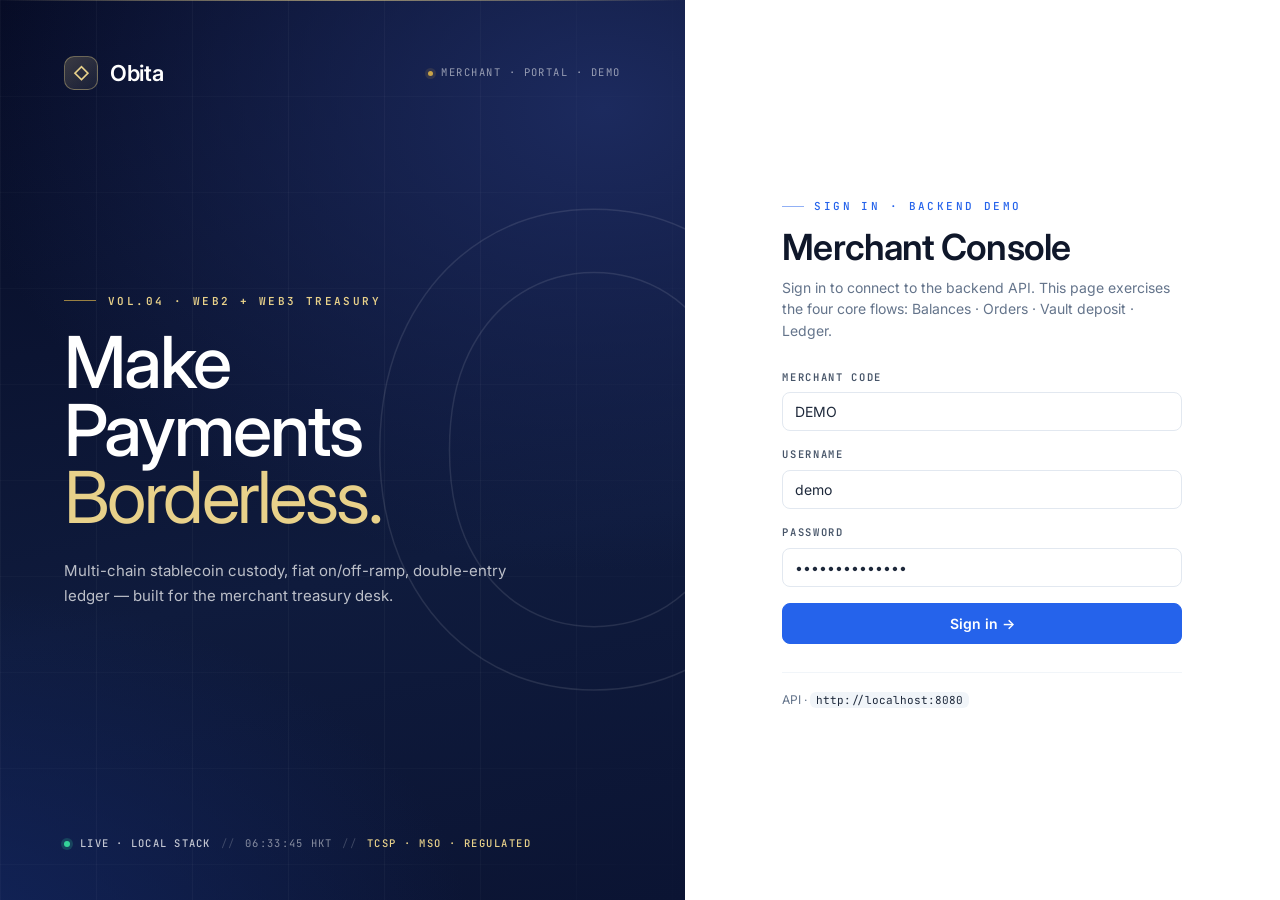
==== commit 13389efd: "feat(frontend): Sprint 4 — editorial mock pages for unfinished modules Five Coming Soon stubs upgrad" ====
--- a/frontend/index.html
+++ b/frontend/index.html
@@ -118,11 +118,9 @@
             </a>
             <a href="#payouts" class="nav-item" data-route="payouts">
                 <span class="nav-icon">↗</span><span class="nav-label">Payouts</span>
-                <span class="nav-coming-soon">Soon</span>
             </a>
             <a href="#conversion" class="nav-item" data-route="conversion">
                 <span class="nav-icon">⇄</span><span class="nav-label">Conversion</span>
-                <span class="nav-coming-soon">Soon</span>
             </a>
 
             <div class="nav-section-label" data-i18n="nav.section.ops">Operations</div>
@@ -131,17 +129,14 @@
             </a>
             <a href="#approvals" class="nav-item" data-route="approvals">
                 <span class="nav-icon">✓</span><span class="nav-label">Approvals</span>
-                <span class="nav-coming-soon">Soon</span>
             </a>
             <a href="#reports" class="nav-item" data-route="reports">
                 <span class="nav-icon">▤</span><span class="nav-label">Report Center</span>
-                <span class="nav-coming-soon">Soon</span>
             </a>
 
             <div class="nav-section-label" data-i18n="nav.section.account">Account</div>
             <a href="#members" class="nav-item" data-route="members">
                 <span class="nav-icon">⌬</span><span class="nav-label">Members</span>
-                <span class="nav-coming-soon">Soon</span>
             </a>
         </nav>
 
@@ -166,8 +161,35 @@
                 <button class="header-icon-btn" id="btn-refresh" title="Refresh">↻</button>
                 <button class="header-icon-btn" id="btn-theme" title="Toggle theme" aria-label="Toggle theme">☾</button>
                 <button class="header-icon-btn header-lang-btn" id="btn-lang" title="Language">EN</button>
-                <button class="header-icon-btn" id="btn-notif" title="Notifications">⚐</button>
-                <button class="header-avatar" id="btn-logout" title="Sign out">D</button>
+                <button class="header-icon-btn" id="btn-notif" title="Notifications">
+                    ⚐<span class="notif-dot" id="notif-dot"></span>
+                </button>
+                <div class="dropdown-anchor">
+                    <button class="header-avatar" id="btn-profile" title="Profile">D</button>
+                    <div class="dropdown-menu" id="profile-menu">
+                        <div class="dropdown-header">
+                            <div class="user-name" id="profile-user-name">demo</div>
+                            <div class="user-email" id="profile-user-email">demo@obita.local</div>
+                        </div>
+                        <div class="dropdown-item" data-action="my-profile">
+                            <span class="dropdown-icon">◉</span>
+                            <span data-i18n="profile.my">My Profile</span>
+                        </div>
+                        <div class="dropdown-item" data-action="security">
+                            <span class="dropdown-icon">⚿</span>
+                            <span data-i18n="profile.security">Security</span>
+                        </div>
+                        <div class="dropdown-item" data-action="docs">
+                            <span class="dropdown-icon">⌘</span>
+                            <span data-i18n="profile.docs">API Docs</span>
+                        </div>
+                        <div class="dropdown-divider"></div>
+                        <div class="dropdown-item danger" data-action="logout">
+                            <span class="dropdown-icon">⏻</span>
+                            <span data-i18n="header.logout">Sign out</span>
+                        </div>
+                    </div>
+                </div>
             </div>
         </header>
 
@@ -256,6 +278,18 @@
     </div>
 </div>
 
+<!-- =========================================================================
+     INBOX DRAWER (slide from right)
+     ========================================================================= -->
+<div class="drawer-overlay" id="drawer-overlay"></div>
+<aside class="drawer" id="inbox-drawer" aria-hidden="true">
+    <div class="drawer-header">
+        <h3 id="inbox-title">Inbox</h3>
+        <button class="drawer-close" data-drawer-close aria-label="Close">×</button>
+    </div>
+    <div class="drawer-body" id="inbox-body"></div>
+</aside>
+
 <!-- toast -->
 <div id="toast" class="toast hidden"></div>
 
--- a/frontend/styles.css
+++ b/frontend/styles.css
@@ -1157,6 +1157,186 @@
 }
 
 /* =============================================================================
+   DRAWER (slide-in from right) — used for Inbox; matches legacy interaction.
+   ============================================================================= */
+.drawer-overlay {
+    position: fixed; inset: 0;
+    background: rgba(6, 11, 36, 0.32);
+    backdrop-filter: blur(2px);
+    z-index: 110;
+    opacity: 0;
+    pointer-events: none;
+    transition: opacity 200ms;
+}
+.drawer-overlay.is-open { opacity: 1; pointer-events: auto; }
+
+.drawer {
+    position: fixed;
+    top: 0; right: 0;
+    width: min(420px, calc(100vw - 32px));
+    height: 100vh;
+    background: var(--surface-base);
+    border-left: 1px solid var(--line-base);
+    box-shadow: -24px 0 64px -24px rgba(6, 11, 36, 0.25);
+    z-index: 120;
+    transform: translateX(100%);
+    transition: transform 220ms cubic-bezier(0.2, 0.8, 0.2, 1);
+    display: flex; flex-direction: column;
+}
+.drawer.is-open { transform: translateX(0); }
+.drawer-header {
+    height: var(--header-height);
+    padding: 0 24px;
+    display: flex; align-items: center; gap: 12px;
+    border-bottom: 1px solid var(--line-base);
+}
+.drawer-header h3 {
+    margin: 0;
+    font-family: var(--font-display);
+    font-size: 16px; font-weight: 600;
+    color: var(--ink-strong);
+}
+.drawer-header .drawer-close {
+    margin-left: auto;
+    width: 32px; height: 32px;
+    border-radius: var(--radius-md);
+    border: 1px solid var(--line-base);
+    background: var(--surface-base);
+    color: var(--ink-mid);
+    cursor: pointer; font-size: 16px;
+}
+.drawer-header .drawer-close:hover { background: var(--surface-overlay); color: var(--ink-strong); }
+.drawer-body { flex: 1; overflow-y: auto; padding: 0; }
+
+/* Inbox messages (legacy `.inbox-msg`) */
+.inbox-msg {
+    display: grid;
+    grid-template-columns: 8px 1fr;
+    gap: 12px;
+    padding: 16px 24px;
+    border-bottom: 1px solid var(--line-soft);
+    cursor: pointer;
+    transition: background 150ms;
+}
+.inbox-msg:hover { background: var(--surface-soft); }
+.inbox-msg .msg-indicator {
+    width: 8px; height: 8px;
+    border-radius: 999px;
+    background: transparent;
+    margin-top: 6px;
+}
+.inbox-msg.unread .msg-indicator { background: var(--clr-brand-brass); }
+.inbox-msg .msg-title-row {
+    display: flex; align-items: center; gap: 8px;
+    margin-bottom: 4px;
+}
+.inbox-msg .msg-title {
+    font-weight: 600;
+    color: var(--ink-strong);
+    font-size: 13.5px;
+}
+.inbox-msg .badge-unread {
+    font-family: var(--font-mono);
+    font-size: 9.5px; font-weight: 700;
+    letter-spacing: 0.10em; text-transform: uppercase;
+    padding: 2px 7px;
+    border-radius: var(--radius-pill);
+    background: var(--status-info-bg);
+    color: var(--status-info-fg);
+    border: 1px solid var(--status-info-border);
+}
+.inbox-msg .msg-preview {
+    font-size: 12.5px;
+    color: var(--ink-mid);
+    line-height: 1.55;
+    margin: 0 0 6px;
+}
+.inbox-msg .msg-time {
+    font-family: var(--font-mono);
+    font-size: 11px;
+    color: var(--ink-quiet);
+    letter-spacing: 0.04em;
+}
+
+/* =============================================================================
+   PROFILE DROPDOWN (under header avatar)
+   ============================================================================= */
+.dropdown-anchor { position: relative; }
+.dropdown-menu {
+    position: absolute;
+    top: calc(100% + 8px);
+    right: 0;
+    min-width: 240px;
+    background: var(--surface-base);
+    border: 1px solid var(--line-base);
+    border-radius: var(--radius-md);
+    box-shadow: 0 12px 32px -8px rgba(6, 11, 36, 0.18);
+    z-index: 130;
+    padding: 6px;
+    opacity: 0;
+    transform: translateY(-4px);
+    pointer-events: none;
+    transition: opacity 150ms, transform 150ms;
+}
+.dropdown-menu.is-open {
+    opacity: 1;
+    transform: translateY(0);
+    pointer-events: auto;
+}
+.dropdown-header {
+    padding: 10px 12px;
+    border-bottom: 1px solid var(--line-soft);
+    margin-bottom: 6px;
+}
+.dropdown-header .user-name {
+    font-weight: 600;
+    color: var(--ink-strong);
+    font-size: 13.5px;
+}
+.dropdown-header .user-email {
+    font-family: var(--font-mono);
+    font-size: 11px;
+    color: var(--ink-mute);
+    letter-spacing: 0.02em;
+    margin-top: 2px;
+}
+.dropdown-item {
+    display: flex; align-items: center; gap: 10px;
+    padding: 9px 12px;
+    border-radius: var(--radius-sm);
+    font-size: 13px;
+    color: var(--ink-base);
+    cursor: pointer;
+    transition: background 120ms, color 120ms;
+}
+.dropdown-item:hover { background: var(--surface-overlay); color: var(--ink-strong); }
+.dropdown-item.danger { color: var(--status-danger-fg); }
+.dropdown-item.danger:hover { background: var(--status-danger-soft-bg); }
+.dropdown-divider {
+    height: 1px;
+    background: var(--line-soft);
+    margin: 6px 0;
+}
+.dropdown-icon {
+    width: 14px;
+    color: currentColor;
+    opacity: 0.85;
+    text-align: center;
+    font-size: 13px;
+}
+
+/* Notification dot on bell icon */
+.header-icon-btn { position: relative; }
+.notif-dot {
+    position: absolute;
+    top: 7px; right: 8px;
+    width: 7px; height: 7px;
+    border-radius: 999px;
+    background: var(--status-danger-strong);
+    box-shadow: 0 0 0 2px var(--surface-base);
+}
+
+/* =============================================================================
    COMING SOON / MOCK PAGE STATE
    ============================================================================= */
 .coming-soon {
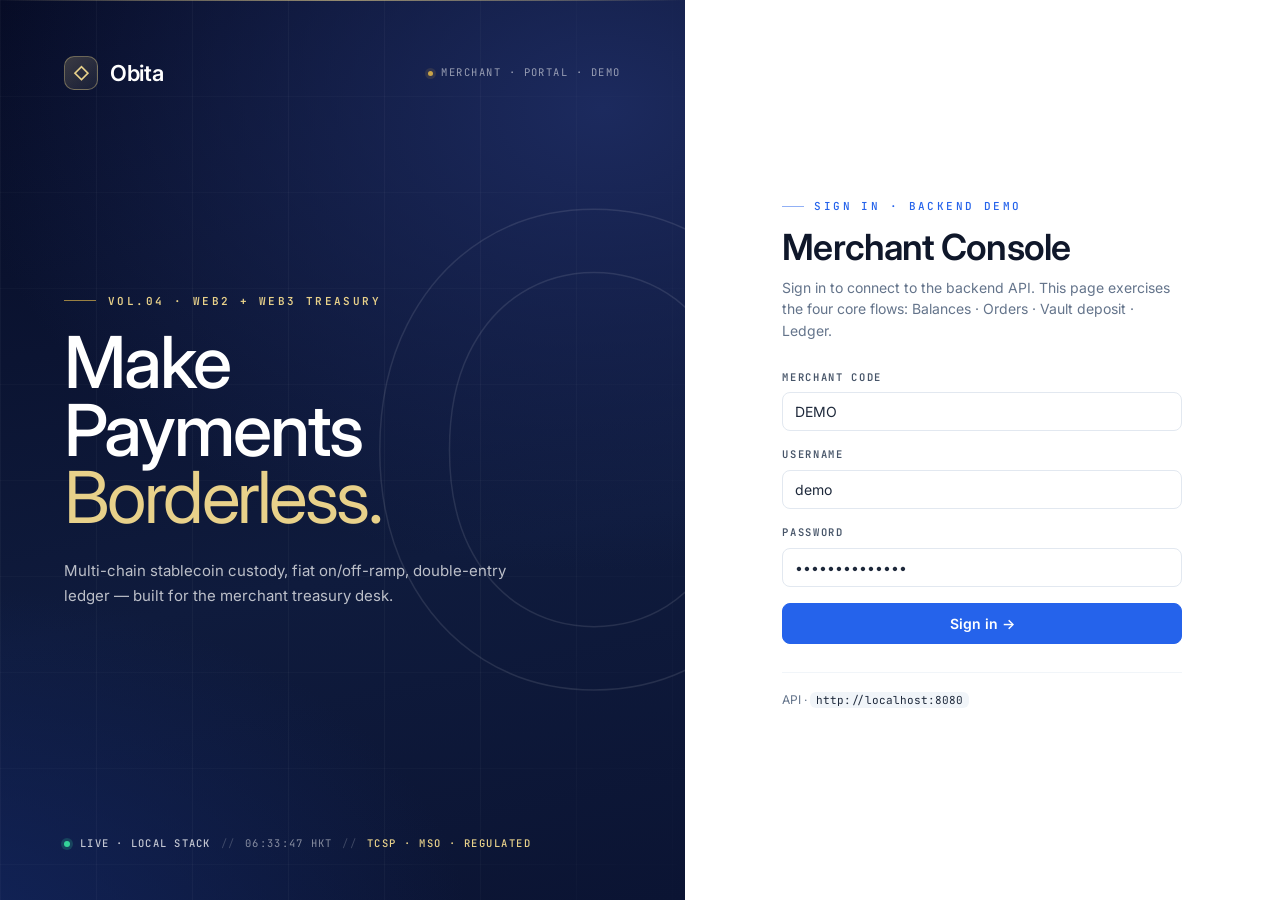
==== commit ac4319f5: "feat(frontend): Sprint 5 — wallet history drawer Click any address card (or its 'History' button) on" ====
--- a/frontend/index.html
+++ b/frontend/index.html
@@ -279,7 +279,7 @@
 </div>
 
 <!-- =========================================================================
-     INBOX DRAWER (slide from right)
+     DRAWERS (slide from right) — share one overlay
      ========================================================================= -->
 <div class="drawer-overlay" id="drawer-overlay"></div>
 <aside class="drawer" id="inbox-drawer" aria-hidden="true">
@@ -290,6 +290,14 @@
     <div class="drawer-body" id="inbox-body"></div>
 </aside>
 
+<aside class="drawer" id="wallet-drawer" aria-hidden="true">
+    <div class="drawer-header">
+        <h3 id="wallet-title">Wallet History</h3>
+        <button class="drawer-close" data-drawer-close aria-label="Close">×</button>
+    </div>
+    <div class="drawer-body" id="wallet-body"></div>
+</aside>
+
 <!-- toast -->
 <div id="toast" class="toast hidden"></div>
 
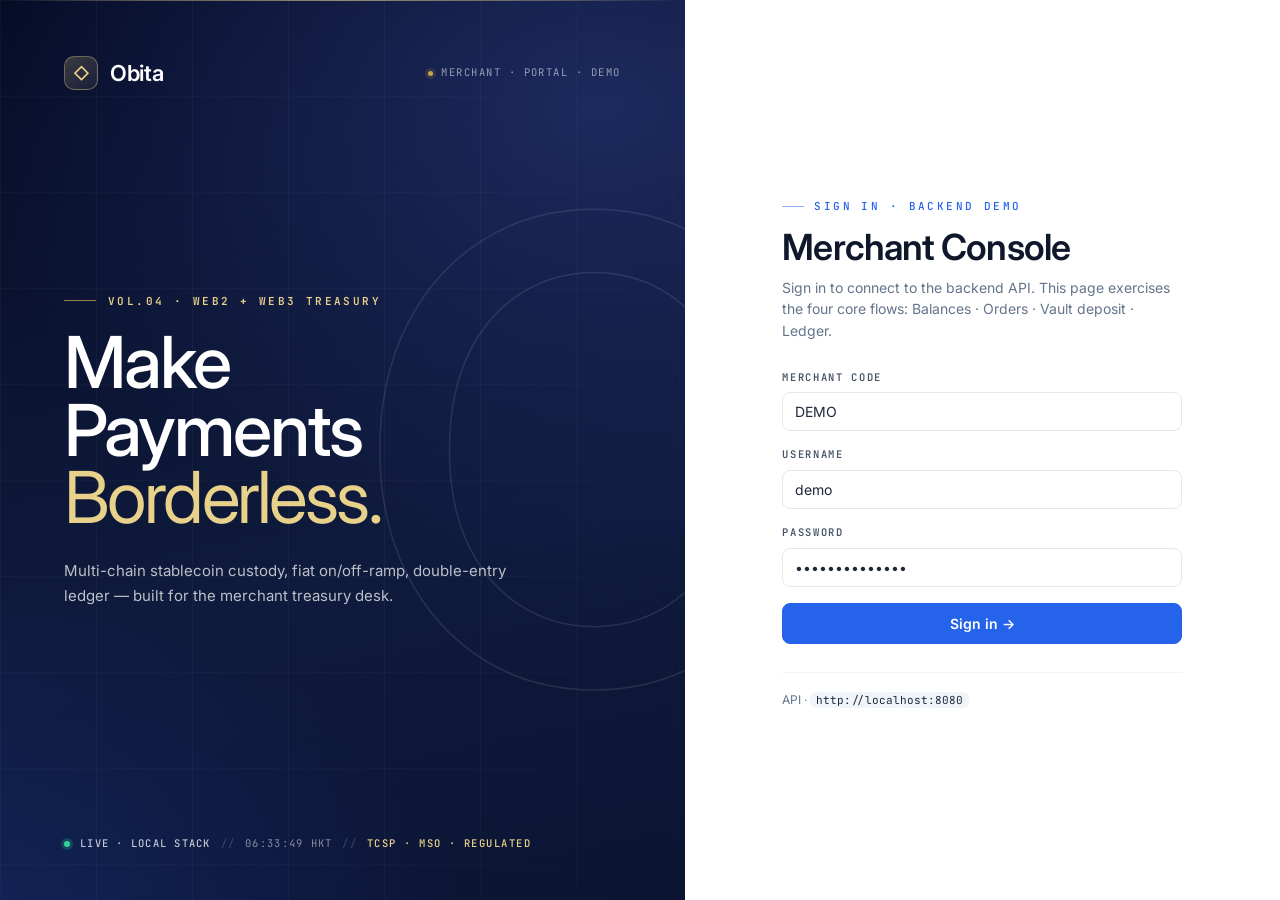
==== commit ec8684a1: "feat(payouts): Sprint 6 — wire #payouts to /v1/withdrawals end-to-end The first post-Round-3 module-" ====
--- a/frontend/index.html
+++ b/frontend/index.html
@@ -263,6 +263,56 @@
 </div>
 
 <!-- =========================================================================
+     CREATE WITHDRAWAL MODAL (Sprint 6 — Payouts)
+     ========================================================================= -->
+<div id="modal-create-withdrawal" class="modal hidden">
+    <div class="modal-backdrop" data-close></div>
+    <div class="modal-card">
+        <header class="modal-header">
+            <h3 id="m-wdr-title">New Withdrawal</h3>
+            <button class="modal-close" data-close>×</button>
+        </header>
+        <form id="create-withdrawal-form" class="form modal-body">
+            <div class="form-row">
+                <label class="field">
+                    <span class="field-label" id="m-wdr-chain-label">Chain</span>
+                    <select name="chainId">
+                        <option value="POLYGON">POLYGON</option>
+                        <option value="ETH">ETH</option>
+                        <option value="BSC">BSC</option>
+                        <option value="TRON">TRON</option>
+                    </select>
+                </label>
+                <label class="field">
+                    <span class="field-label" id="m-wdr-asset-label">Asset</span>
+                    <select name="asset">
+                        <option value="USDC-POLYGON">USDC-POLYGON</option>
+                        <option value="USDC-ETH">USDC-ETH</option>
+                        <option value="USDT-BSC">USDT-BSC</option>
+                        <option value="USDT-TRC20">USDT-TRC20</option>
+                    </select>
+                </label>
+            </div>
+            <label class="field">
+                <span class="field-label" id="m-wdr-amount-label">Amount</span>
+                <input name="amount" type="number" min="0" step="0.000001" required value="50">
+            </label>
+            <label class="field">
+                <span class="field-label" id="m-wdr-to-label">Destination address</span>
+                <input name="toAddress" type="text" required maxlength="128" value="0xC0FFEE0000000000000000000000000000000000">
+            </label>
+            <p class="muted" id="m-wdr-foureyes" style="font-size: 12px; margin-top: 4px;">
+                A second user (e.g. <code>demo_approver</code>) must approve before broadcast.
+            </p>
+            <footer class="modal-footer">
+                <button type="button" class="btn btn--ghost" id="m-wdr-cancel" data-close>Cancel</button>
+                <button type="submit" class="btn btn--primary" id="m-wdr-create">Submit request</button>
+            </footer>
+        </form>
+    </div>
+</div>
+
+<!-- =========================================================================
      ORDER DETAIL MODAL
      ========================================================================= -->
 <div id="modal-order-detail" class="modal hidden">
